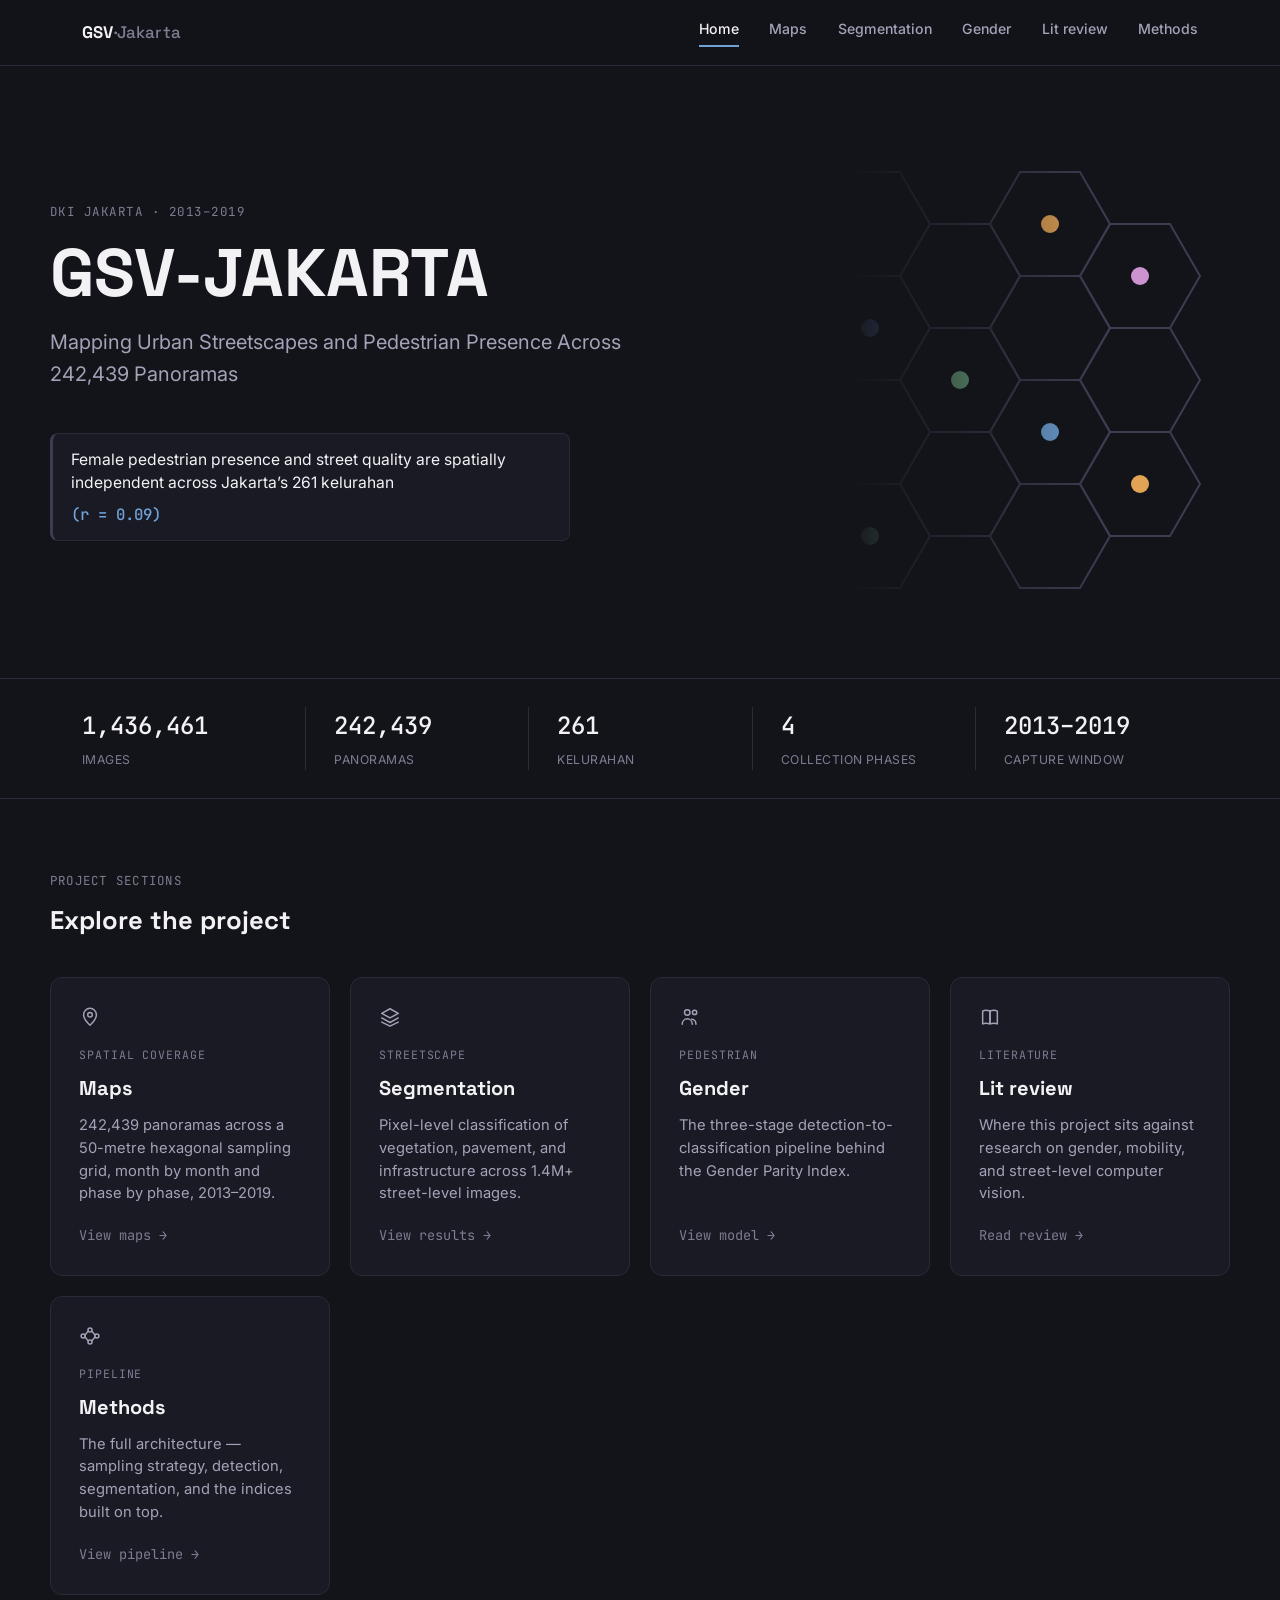
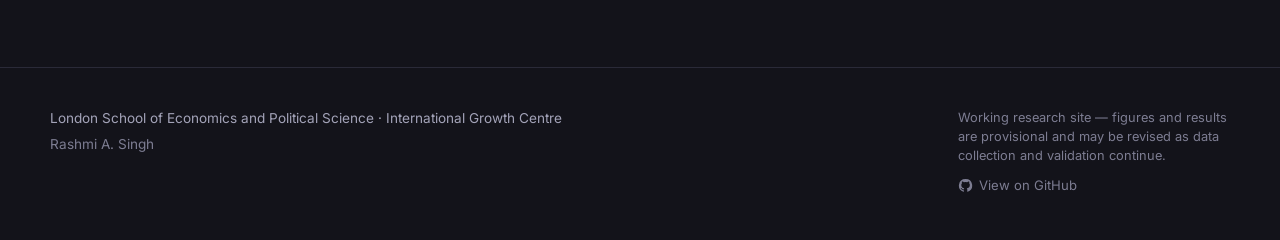
==== index.html @ da17fb40 "Add landing page" ====
<!DOCTYPE html>
<html lang="en">
<head>
<meta charset="UTF-8">
<meta name="viewport" content="width=device-width, initial-scale=1.0">
<title>GSV-Jakarta — Mapping Urban Streetscapes and Pedestrian Presence</title>
<meta name="description" content="Mapping urban streetscapes and pedestrian presence across 242,439 Google Street View panoramas in Jakarta, Indonesia. An LSE / IGC research project.">
<link rel="preconnect" href="https://fonts.googleapis.com">
<link rel="preconnect" href="https://fonts.gstatic.com" crossorigin>
<link href="https://fonts.googleapis.com/css2?family=Space+Grotesk:wght@500;700&family=Inter:wght@400;500;600&family=JetBrains+Mono:wght@400;500&display=swap" rel="stylesheet">
<link rel="stylesheet" href="style.css">
</head>
<body>

<header class="site-header">
  <nav class="nav">
    <a href="index.html" class="nav-logo">GSV<span>·Jakarta</span></a>
    <div class="nav-links">
      <a href="index.html" class="nav-link active">Home</a>
      <a href="maps.html" class="nav-link">Maps</a>
      <a href="segmentation.html" class="nav-link">Segmentation</a>
      <a href="gender.html" class="nav-link">Gender</a>
      <a href="litreview.html" class="nav-link">Lit review</a>
      <a href="methods.html" class="nav-link">Methods</a>
    </div>
  </nav>
</header>

<main>

  <section class="hero">
    <div class="hero-inner">
      <div class="hero-content">
        <h1 class="sr-only">GSV-Jakarta</h1>
        <p class="eyebrow">DKI Jakarta &middot; 2013&ndash;2019</p>
        <p class="hero-title" aria-hidden="true">GSV-Jakarta</p>
        <p class="hero-subtitle">Mapping Urban Streetscapes and Pedestrian Presence Across 242,439 Panoramas</p>
        <p class="hero-finding">Female pedestrian presence and street quality are spatially independent across Jakarta&rsquo;s 261 kelurahan <span class="hero-finding-stat">(r&nbsp;=&nbsp;0.09)</span></p>
      </div>
      <div class="hero-motif" aria-hidden="true">
        <svg viewBox="0 0 210 226" xmlns="http://www.w3.org/2000/svg">
          <g fill="none" stroke="var(--border-strong)" stroke-width="1">
            <path d="M0,35 L15,9 L45,9 L60,35 L45,61 L15,61 Z"/>
            <path d="M0,87 L15,61 L45,61 L60,87 L45,113 L15,113 Z"/>
            <path d="M0,139 L15,113 L45,113 L60,139 L45,165 L15,165 Z"/>
            <path d="M0,191 L15,165 L45,165 L60,191 L45,217 L15,217 Z"/>
            <path d="M45,61 L60,35 L90,35 L105,61 L90,87 L60,87 Z"/>
            <path d="M45,113 L60,87 L90,87 L105,113 L90,139 L60,139 Z"/>
            <path d="M45,165 L60,139 L90,139 L105,165 L90,191 L60,191 Z"/>
            <path d="M90,35 L105,9 L135,9 L150,35 L135,61 L105,61 Z"/>
            <path d="M90,87 L105,61 L135,61 L150,87 L135,113 L105,113 Z"/>
            <path d="M90,139 L105,113 L135,113 L150,139 L135,165 L105,165 Z"/>
            <path d="M90,191 L105,165 L135,165 L150,191 L135,217 L105,217 Z"/>
            <path d="M135,61 L150,35 L180,35 L195,61 L180,87 L150,87 Z"/>
            <path d="M135,113 L150,87 L180,87 L195,113 L180,139 L150,139 Z"/>
            <path d="M135,165 L150,139 L180,139 L195,165 L180,191 L150,191 Z"/>
          </g>
          <circle cx="30" cy="87" r="4.5" fill="var(--phase-1a)"/>
          <circle cx="120" cy="35" r="4.5" fill="var(--phase-1b)"/>
          <circle cx="75" cy="113" r="4.5" fill="var(--phase-2)"/>
          <circle cx="165" cy="61" r="4.5" fill="var(--phase-3)"/>
          <circle cx="30" cy="191" r="4.5" fill="var(--phase-2)"/>
          <circle cx="120" cy="139" r="4.5" fill="var(--phase-1a)"/>
          <circle cx="165" cy="165" r="4.5" fill="var(--phase-1b)"/>
        </svg>
      </div>
    </div>
  </section>

  <section class="stats-bar">
    <h2 class="sr-only">Dataset at a glance</h2>
    <div class="stats-inner">
      <div class="stat"><span class="stat-value">1,436,461</span><span class="stat-label">images</span></div>
      <div class="stat"><span class="stat-value">242,439</span><span class="stat-label">panoramas</span></div>
      <div class="stat"><span class="stat-value">261</span><span class="stat-label">kelurahan</span></div>
      <div class="stat"><span class="stat-value">4</span><span class="stat-label">collection phases</span></div>
      <div class="stat"><span class="stat-value">2013&ndash;2019</span><span class="stat-label">capture window</span></div>
    </div>
  </section>

  <section class="card-grid-section">
    <div class="section-intro">
      <p class="section-label">Project sections</p>
      <h2 class="section-heading">Explore the project</h2>
    </div>
    <div class="card-grid">

      <a href="maps.html" class="card">
        <svg class="card-icon" viewBox="0 0 24 24" fill="none" stroke="currentColor" stroke-width="1.6" stroke-linecap="round" stroke-linejoin="round" aria-hidden="true">
          <path d="M12 21s-7-6.5-7-11.5a7 7 0 0 1 14 0C19 14.5 12 21 12 21z"/>
          <circle cx="12" cy="9.5" r="2.5"/>
        </svg>
        <p class="card-eyebrow">Spatial coverage</p>
        <h3 class="card-title">Maps</h3>
        <p class="card-desc">242,439 panoramas across a 50-metre hexagonal sampling grid, month by month and phase by phase, 2013&ndash;2019.</p>
        <span class="card-arrow">View maps &rarr;</span>
      </a>

      <a href="segmentation.html" class="card">
        <svg class="card-icon" viewBox="0 0 24 24" fill="none" stroke="currentColor" stroke-width="1.6" stroke-linecap="round" stroke-linejoin="round" aria-hidden="true">
          <polygon points="12,3 21,8 12,13 3,8"/>
          <polyline points="3,13 12,18 21,13"/>
          <polyline points="3,17.5 12,22 21,17.5"/>
        </svg>
        <p class="card-eyebrow">Streetscape</p>
        <h3 class="card-title">Segmentation</h3>
        <p class="card-desc">Pixel-level classification of vegetation, pavement, and infrastructure across 1.4M+ street-level images.</p>
        <span class="card-arrow">View results &rarr;</span>
      </a>

      <a href="gender.html" class="card">
        <svg class="card-icon" viewBox="0 0 24 24" fill="none" stroke="currentColor" stroke-width="1.6" stroke-linecap="round" stroke-linejoin="round" aria-hidden="true">
          <circle cx="9" cy="7" r="3"/>
          <path d="M3.5 20c0-3.5 2.5-6 5.5-6s5.5 2.5 5.5 6"/>
          <circle cx="17" cy="7" r="2.3"/>
          <path d="M13.8 14.3c2.6.3 4.7 2.5 4.7 5.7"/>
        </svg>
        <p class="card-eyebrow">Pedestrian</p>
        <h3 class="card-title">Gender</h3>
        <p class="card-desc">The three-stage detection-to-classification pipeline behind the Gender Parity Index.</p>
        <span class="card-arrow">View model &rarr;</span>
      </a>

      <a href="litreview.html" class="card">
        <svg class="card-icon" viewBox="0 0 24 24" fill="none" stroke="currentColor" stroke-width="1.6" stroke-linecap="round" stroke-linejoin="round" aria-hidden="true">
          <path d="M4 5.5c2-1 5-1 8 0v14c-3-1-6-1-8 0z"/>
          <path d="M20 5.5c-2-1-5-1-8 0v14c3-1 6-1 8 0z"/>
        </svg>
        <p class="card-eyebrow">Literature</p>
        <h3 class="card-title">Lit review</h3>
        <p class="card-desc">Where this project sits against research on gender, mobility, and street-level computer vision.</p>
        <span class="card-arrow">Read review &rarr;</span>
      </a>

      <a href="methods.html" class="card">
        <svg class="card-icon" viewBox="0 0 24 24" fill="none" stroke="currentColor" stroke-width="1.6" stroke-linecap="round" stroke-linejoin="round" aria-hidden="true">
          <circle cx="4.5" cy="12" r="2.2"/>
          <circle cx="12" cy="5.5" r="2.2"/>
          <circle cx="12" cy="18.5" r="2.2"/>
          <circle cx="19.5" cy="12" r="2.2"/>
          <path d="M6.5 11 10 6.7M6.5 13 10 17.3M14 6.7 17.5 11M14 17.3 17.5 13"/>
        </svg>
        <p class="card-eyebrow">Pipeline</p>
        <h3 class="card-title">Methods</h3>
        <p class="card-desc">The full architecture &mdash; sampling strategy, detection, segmentation, and the indices built on top.</p>
        <span class="card-arrow">View pipeline &rarr;</span>
      </a>

    </div>
  </section>

</main>

<footer class="site-footer">
  <div class="footer-inner">
    <div>
      <p class="footer-affiliation">London School of Economics and Political Science &middot; International Growth Centre</p>
      <p class="footer-name">Rashmi A. Singh</p>
    </div>
    <div>
      <p class="footer-note">Working research site &mdash; figures and results are provisional and may be revised as data collection and validation continue.</p>
      <a href="https://github.com/rashmi-a-singh/gsv-jakarta" class="footer-github">
        <svg viewBox="0 0 24 24" fill="currentColor" aria-hidden="true"><path d="M12 1.5a10.5 10.5 0 0 0-3.32 20.47c.53.1.72-.23.72-.51v-1.98c-2.94.64-3.56-1.28-3.56-1.28-.48-1.22-1.18-1.55-1.18-1.55-.96-.66.07-.65.07-.65 1.07.08 1.63 1.1 1.63 1.1.94 1.62 2.47 1.15 3.08.88.1-.68.37-1.15.67-1.42-2.35-.27-4.82-1.17-4.82-5.23 0-1.16.41-2.1 1.1-2.84-.11-.27-.48-1.36.1-2.83 0 0 .9-.29 2.95 1.08a10.2 10.2 0 0 1 5.37 0c2.04-1.37 2.94-1.08 2.94-1.08.59 1.47.22 2.56.11 2.83.68.74 1.1 1.68 1.1 2.84 0 4.07-2.48 4.96-4.84 5.22.38.33.72.97.72 1.96v2.9c0 .28.19.62.73.51A10.5 10.5 0 0 0 12 1.5z"/></svg>
        View on GitHub
      </a>
    </div>
  </div>
</footer>

</body>
</html>
---- style.css ----
/* ============================================================
   GSV-Jakarta — shared stylesheet
   Used across all pages: index, maps, segmentation, gender,
   litreview, methods. Keep nav/footer rules in sync across pages.
   ============================================================ */

:root {
  /* Surfaces */
  --bg: #13131a;
  --surface: #1a1a25;
  --surface-hover: #21212e;
  --border: #2a2a38;
  --border-strong: #3d3d52;

  /* Text */
  --text-primary: #f2f2f5;
  --text-secondary: #a3a3b8;
  --text-tertiary: #7d7d92;

  /* Phase palette — encodes data-collection phase and nothing else.
     Reused once as the general UI accent (phase-1a) for focus states,
     the active nav indicator, and the key-finding statistic. */
  --phase-1a: #6fa3d8;
  --phase-1b: #e2a355;
  --phase-2: #83cd97;
  --phase-3: #cd93d1;

  /* Type */
  --font-display: 'Space Grotesk', system-ui, sans-serif;
  --font-body: 'Inter', system-ui, sans-serif;
  --font-mono: 'JetBrains Mono', ui-monospace, SFMono-Regular, Menlo, monospace;

  /* Layout */
  --max-width: 1180px;
  --radius: 12px;
  --radius-sm: 8px;
}

* { box-sizing: border-box; }

html { scroll-behavior: smooth; }

body {
  margin: 0;
  background: var(--bg);
  color: var(--text-primary);
  font-family: var(--font-body);
  font-size: 16px;
  line-height: 1.6;
  -webkit-font-smoothing: antialiased;
  -moz-osx-font-smoothing: grayscale;
}

img, svg { display: block; max-width: 100%; }

a { color: inherit; text-decoration: none; }

.sr-only {
  position: absolute;
  width: 1px; height: 1px;
  padding: 0; margin: -1px;
  overflow: hidden;
  clip: rect(0, 0, 0, 0);
  white-space: nowrap;
  border: 0;
}

/* ---------- Header / Nav (shared across all pages) ---------- */

.site-header {
  position: sticky;
  top: 0;
  z-index: 100;
  border-bottom: 1px solid var(--border);
  background: rgba(19, 19, 26, 0.92);
  backdrop-filter: blur(8px);
  -webkit-backdrop-filter: blur(8px);
}

.nav {
  max-width: var(--max-width);
  margin: 0 auto;
  padding: 1.1rem 2rem;
  display: flex;
  align-items: center;
  justify-content: space-between;
  gap: 1.5rem;
}

.nav-logo {
  font-family: var(--font-display);
  font-weight: 700;
  font-size: 1.05rem;
  letter-spacing: 0.01em;
  white-space: nowrap;
}

.nav-logo span {
  color: var(--text-tertiary);
  font-weight: 500;
}

.nav-links {
  display: flex;
  align-items: center;
  gap: 1.9rem;
  flex-wrap: wrap;
}

.nav-link {
  font-size: 0.88rem;
  font-weight: 500;
  color: var(--text-secondary);
  padding-bottom: 0.3rem;
  border-bottom: 2px solid transparent;
  transition: color 0.15s ease, border-color 0.15s ease;
}

.nav-link:hover { color: var(--text-primary); }

.nav-link.active {
  color: var(--text-primary);
  border-bottom-color: var(--phase-1a);
}

/* ---------- Hero ---------- */

.hero { padding: 5.5rem 2rem 4.5rem; overflow: hidden; }

.hero-inner {
  max-width: var(--max-width);
  margin: 0 auto;
  display: grid;
  grid-template-columns: minmax(0, 1fr) minmax(0, 420px);
  align-items: center;
  gap: 2rem;
}

.hero-content { position: relative; z-index: 2; }

.hero-content > * { animation: rise 0.6s ease both; }
.hero-content > *:nth-child(2) { animation-delay: 0.06s; }
.hero-content > *:nth-child(3) { animation-delay: 0.12s; }
.hero-content > *:nth-child(4) { animation-delay: 0.18s; }

@keyframes rise {
  from { opacity: 0; transform: translateY(10px); }
  to { opacity: 1; transform: translateY(0); }
}

.eyebrow {
  font-family: var(--font-mono);
  font-size: 0.78rem;
  letter-spacing: 0.12em;
  text-transform: uppercase;
  color: var(--text-tertiary);
  margin: 0 0 1.1rem;
}

.hero-title {
  font-family: var(--font-display);
  font-weight: 700;
  font-size: clamp(2.6rem, 5.4vw, 4.2rem);
  line-height: 1;
  text-transform: uppercase;
  margin: 0 0 1.15rem;
}

.hero-subtitle {
  font-size: clamp(1rem, 1.6vw, 1.25rem);
  color: var(--text-secondary);
  max-width: 46ch;
  font-weight: 400;
  margin: 0 0 1.75rem;
}

.hero-finding {
  display: inline-flex;
  align-items: baseline;
  flex-wrap: wrap;
  gap: 0.5em;
  font-size: 0.98rem;
  color: var(--text-primary);
  background: var(--surface);
  border: 1px solid var(--border);
  border-left: 3px solid var(--border-strong);
  border-radius: var(--radius-sm);
  padding: 0.85rem 1.1rem;
  max-width: 52ch;
  line-height: 1.5;
}

.hero-finding-stat {
  font-family: var(--font-mono);
  font-weight: 500;
  color: var(--phase-1a);
  white-space: nowrap;
}

.hero-motif {
  position: relative;
  height: 100%;
  min-height: 260px;
  mask-image: linear-gradient(to left, black 30%, transparent 92%);
  -webkit-mask-image: linear-gradient(to left, black 30%, transparent 92%);
}

.hero-motif svg { width: 100%; height: 100%; overflow: visible; }

/* ---------- Stats bar ---------- */

.stats-bar { border-top: 1px solid var(--border); border-bottom: 1px solid var(--border); }

.stats-inner {
  max-width: var(--max-width);
  margin: 0 auto;
  padding: 1.75rem 2rem;
  display: flex;
  flex-wrap: wrap;
}

.stat { flex: 1 1 160px; padding: 0 1.75rem; border-left: 1px solid var(--border); }
.stat:first-child { border-left: none; padding-left: 0; }

.stat-value {
  display: block;
  font-family: var(--font-mono);
  font-weight: 500;
  font-size: 1.5rem;
  white-space: nowrap;
}

.stat-label {
  display: block;
  font-size: 0.76rem;
  letter-spacing: 0.04em;
  text-transform: uppercase;
  color: var(--text-tertiary);
  margin-top: 0.35rem;
}

/* ---------- Section labels (reused above any content block) ---------- */

.section-label {
  font-family: var(--font-mono);
  font-size: 0.78rem;
  letter-spacing: 0.1em;
  text-transform: uppercase;
  color: var(--text-tertiary);
  margin: 0 0 0.6rem;
}

.section-heading {
  font-family: var(--font-display);
  font-weight: 700;
  font-size: 1.6rem;
  margin: 0 0 2.25rem;
}

/* ---------- Card grid ---------- */

.card-grid-section { padding: 4.5rem 2rem; }

.section-intro { max-width: var(--max-width); margin: 0 auto; }

.card-grid {
  max-width: var(--max-width);
  margin: 0 auto;
  display: grid;
  grid-template-columns: repeat(auto-fit, minmax(260px, 1fr));
  gap: 1.25rem;
}

.card {
  display: flex;
  flex-direction: column;
  background: var(--surface);
  border: 1px solid var(--border);
  border-radius: var(--radius);
  padding: 1.75rem;
  transition: transform 0.18s ease, border-color 0.18s ease, background 0.18s ease;
}

.card:hover {
  transform: translateY(-3px);
  border-color: var(--border-strong);
  background: var(--surface-hover);
}

.card-icon { width: 22px; height: 22px; margin-bottom: 1.1rem; color: var(--text-secondary); }

.card-eyebrow {
  font-family: var(--font-mono);
  font-size: 0.72rem;
  letter-spacing: 0.08em;
  text-transform: uppercase;
  color: var(--text-tertiary);
  margin: 0 0 0.5rem;
}

.card-title { font-family: var(--font-display); font-weight: 700; font-size: 1.25rem; margin: 0 0 0.6rem; }

.card-desc { font-size: 0.92rem; color: var(--text-secondary); line-height: 1.55; margin: 0 0 1.25rem; flex-grow: 1; }

.card-arrow {
  font-family: var(--font-mono);
  font-size: 0.85rem;
  color: var(--text-tertiary);
  transition: color 0.18s ease, transform 0.18s ease;
}

.card:hover .card-arrow { color: var(--text-primary); transform: translateX(3px); }

/* ---------- Footer (shared across all pages) ---------- */

.site-footer { border-top: 1px solid var(--border); padding: 2.5rem 2rem; }

.footer-inner {
  max-width: var(--max-width);
  margin: 0 auto;
  display: flex;
  flex-wrap: wrap;
  justify-content: space-between;
  align-items: flex-start;
  gap: 1.5rem;
}

.footer-affiliation { font-size: 0.85rem; color: var(--text-secondary); margin: 0 0 0.3rem; }
.footer-name { font-size: 0.85rem; color: var(--text-tertiary); margin: 0; }

.footer-note { font-size: 0.8rem; color: var(--text-tertiary); max-width: 34ch; line-height: 1.5; margin: 0; }

.footer-github {
  display: inline-flex;
  align-items: center;
  gap: 0.4rem;
  font-size: 0.82rem;
  color: var(--text-tertiary);
  transition: color 0.15s ease;
  margin-top: 0.6rem;
}

.footer-github:hover { color: var(--text-primary); }
.footer-github svg { width: 15px; height: 15px; }

/* ---------- Accessibility ---------- */

a:focus-visible, .card:focus-visible {
  outline: 2px solid var(--phase-1a);
  outline-offset: 2px;
  border-radius: 4px;
}

@media (prefers-reduced-motion: reduce) {
  html { scroll-behavior: auto; }
  .hero-content > *, .card { animation: none !important; transition: none !important; }
}

/* ---------- Responsive ---------- */

@media (max-width: 860px) {
  .hero-inner { grid-template-columns: 1fr; }
  .hero-motif { display: none; }
  .nav { padding: 1rem 1.25rem; }
  .nav-links { gap: 1.1rem; }
  .hero { padding: 3.5rem 1.25rem 3rem; }
  .stats-inner { padding: 1.5rem 1.25rem; }
  .stat { flex: 1 1 45%; border-left: none !important; padding-left: 0 !important; margin-bottom: 1rem; }
  .card-grid-section { padding: 3rem 1.25rem; }
  .site-footer { padding: 2rem 1.25rem; }
}

@media (max-width: 480px) {
  .nav-links { gap: 0.85rem; }
  .nav-link { font-size: 0.8rem; }
  .stat { flex: 1 1 100%; }
}
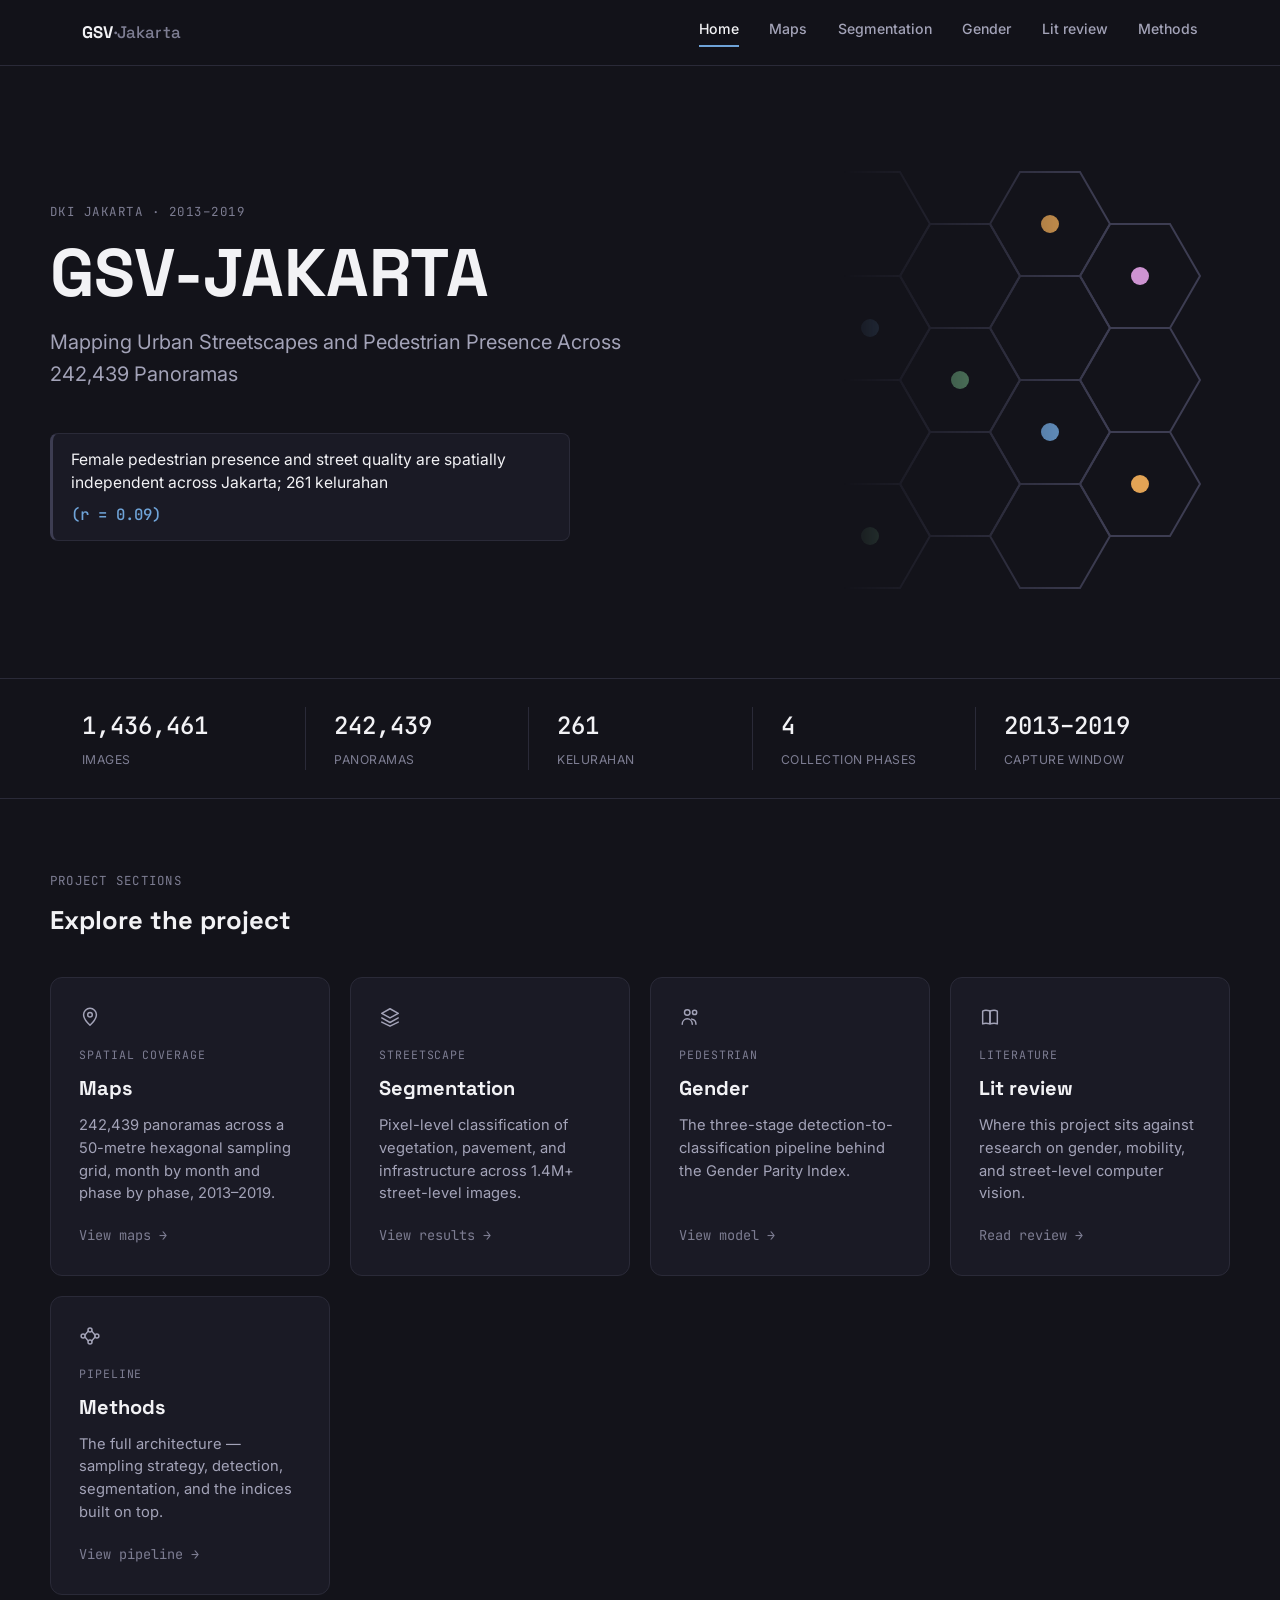
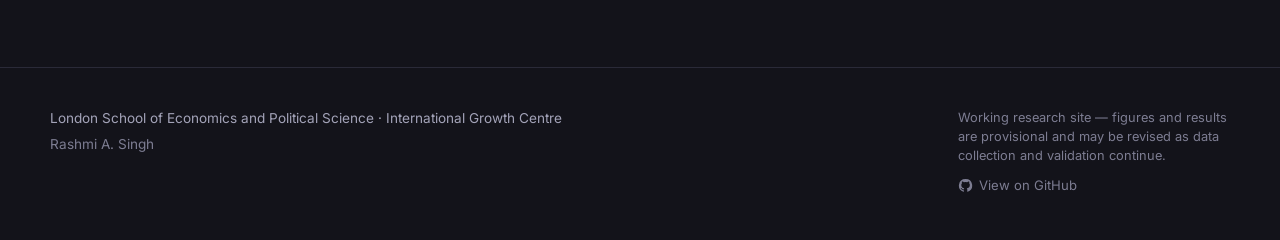
==== commit 4721e7d7: "Update index.html" ====
--- a/index.html
+++ b/index.html
@@ -35,7 +35,7 @@
         <p class="eyebrow">DKI Jakarta &middot; 2013&ndash;2019</p>
         <p class="hero-title" aria-hidden="true">GSV-Jakarta</p>
         <p class="hero-subtitle">Mapping Urban Streetscapes and Pedestrian Presence Across 242,439 Panoramas</p>
-        <p class="hero-finding">Female pedestrian presence and street quality are spatially independent across Jakarta&rsquo;s 261 kelurahan <span class="hero-finding-stat">(r&nbsp;=&nbsp;0.09)</span></p>
+        <p class="hero-finding">Female pedestrian presence and street quality are spatially independent across Jakarta; 261 kelurahan <span class="hero-finding-stat">(r&nbsp;=&nbsp;0.09)</span></p>
       </div>
       <div class="hero-motif" aria-hidden="true">
         <svg viewBox="0 0 210 226" xmlns="http://www.w3.org/2000/svg">
--- a/style.css
+++ b/style.css
@@ -342,6 +342,341 @@
 
 .footer-github:hover { color: var(--text-primary); }
 .footer-github svg { width: 15px; height: 15px; }
+
+/* ---------- Page hero (used on every page except index) ---------- */
+
+.page-hero { padding: 4rem 2rem 2.5rem; }
+
+.page-hero-inner { max-width: var(--max-width); margin: 0 auto; }
+
+.page-title {
+  font-family: var(--font-display);
+  font-weight: 700;
+  font-size: clamp(2.2rem, 4vw, 3rem);
+  text-transform: uppercase;
+  line-height: 1.05;
+  margin: 0 0 1rem;
+}
+
+.page-intro { font-size: 1.05rem; color: var(--text-secondary); max-width: 70ch; margin: 0; line-height: 1.65; }
+
+/* ---------- Gallery grid (maps.html) ---------- */
+
+.gallery-section { padding: 1rem 2rem 3rem; }
+
+.gallery-grid {
+  max-width: var(--max-width);
+  margin: 0 auto;
+  display: grid;
+  grid-template-columns: repeat(auto-fill, minmax(220px, 1fr));
+  gap: 1.1rem;
+}
+
+.gallery-item {
+  background: var(--surface);
+  border: 1px solid var(--border);
+  border-radius: var(--radius);
+  overflow: hidden;
+  cursor: pointer;
+  padding: 0;
+  text-align: left;
+  font: inherit;
+  color: inherit;
+  transition: border-color 0.18s ease, transform 0.18s ease;
+}
+
+.gallery-item:hover { border-color: var(--border-strong); transform: translateY(-2px); }
+
+.gallery-item img { width: 100%; aspect-ratio: 1650 / 1789; object-fit: cover; }
+
+.gallery-caption {
+  display: flex;
+  align-items: center;
+  justify-content: space-between;
+  padding: 0.7rem 0.9rem;
+  border-top: 1px solid var(--border);
+}
+
+.gallery-caption-month {
+  font-family: var(--font-mono);
+  font-size: 0.82rem;
+  letter-spacing: 0.03em;
+  text-transform: uppercase;
+  color: var(--text-secondary);
+}
+
+.gallery-caption-n { font-family: var(--font-mono); font-size: 0.78rem; color: var(--text-tertiary); }
+
+/* ---------- Overview banner ---------- */
+
+.overview-banner-section { padding: 0 2rem 4.5rem; }
+
+.overview-banner {
+  max-width: var(--max-width);
+  margin: 0 auto;
+  display: grid;
+  grid-template-columns: minmax(0, 1fr) minmax(0, 340px);
+  gap: 2rem;
+  align-items: center;
+  background: var(--surface);
+  border: 1px solid var(--border);
+  border-radius: var(--radius);
+  padding: 1.5rem;
+}
+
+.overview-banner img {
+  width: 100%;
+  border-radius: var(--radius-sm);
+  border: 1px solid var(--border);
+  cursor: pointer;
+}
+
+.overview-banner-text .card-eyebrow { margin-bottom: 0.7rem; }
+.overview-banner-text h3 { font-family: var(--font-display); font-weight: 700; font-size: 1.2rem; margin: 0 0 0.6rem; }
+.overview-banner-text p { font-size: 0.92rem; color: var(--text-secondary); line-height: 1.6; margin: 0; }
+
+/* ---------- Lightbox ---------- */
+
+.lightbox {
+  position: fixed;
+  inset: 0;
+  background: rgba(8, 8, 12, 0.94);
+  z-index: 1000;
+  display: none;
+  align-items: center;
+  justify-content: center;
+  padding: 2rem;
+}
+
+.lightbox.open { display: flex; }
+
+.lightbox-figure { max-width: 92vw; max-height: 88vh; display: flex; flex-direction: column; align-items: center; gap: 0.9rem; }
+
+.lightbox-figure img {
+  max-width: 92vw;
+  max-height: 76vh;
+  width: auto;
+  border-radius: var(--radius-sm);
+  border: 1px solid var(--border-strong);
+}
+
+.lightbox-caption { font-family: var(--font-mono); font-size: 0.85rem; color: var(--text-secondary); letter-spacing: 0.02em; }
+
+.lightbox-close, .lightbox-prev, .lightbox-next {
+  position: absolute;
+  background: var(--surface);
+  border: 1px solid var(--border-strong);
+  color: var(--text-primary);
+  border-radius: 50%;
+  width: 42px;
+  height: 42px;
+  display: flex;
+  align-items: center;
+  justify-content: center;
+  cursor: pointer;
+  font-family: var(--font-body);
+  font-size: 1.1rem;
+  line-height: 1;
+  transition: background 0.15s ease;
+}
+
+.lightbox-close:hover, .lightbox-prev:hover, .lightbox-next:hover { background: var(--surface-hover); }
+
+.lightbox-close { top: 1.5rem; right: 1.5rem; }
+.lightbox-prev { left: 1.5rem; top: 50%; transform: translateY(-50%); }
+.lightbox-next { right: 1.5rem; top: 50%; transform: translateY(-50%); }
+
+@media (max-width: 640px) {
+  .overview-banner { grid-template-columns: 1fr; }
+  .lightbox-prev, .lightbox-next { width: 36px; height: 36px; }
+  .lightbox-close { top: 1rem; right: 1rem; }
+  .lightbox-prev { left: 1rem; }
+  .lightbox-next { right: 1rem; }
+}
+
+/* ---------- Content sections (methods / segmentation / gender / litreview) ---------- */
+
+.content-section { padding: 3.25rem 2rem; border-top: 1px solid var(--border); }
+.content-section:first-of-type { border-top: none; }
+
+.content-inner { max-width: var(--max-width); margin: 0 auto; }
+
+.content-inner h2 {
+  font-family: var(--font-display);
+  font-weight: 700;
+  font-size: 1.55rem;
+  margin: 0 0 1.4rem;
+}
+
+.content-inner .prose { max-width: 74ch; }
+.content-inner .prose p { color: var(--text-secondary); font-size: 0.98rem; line-height: 1.75; margin: 0 0 1.1rem; }
+.content-inner .prose p:last-child { margin-bottom: 0; }
+.content-inner .prose strong { color: var(--text-primary); font-weight: 600; }
+.content-inner .prose code { font-family: var(--font-mono); font-size: 0.88em; color: var(--text-primary); background: var(--surface); padding: 0.1em 0.4em; border-radius: 4px; }
+
+/* Numbered / labelled stage cards */
+.stage-grid {
+  display: grid;
+  grid-template-columns: repeat(auto-fit, minmax(230px, 1fr));
+  gap: 1.1rem;
+  margin-top: 1.75rem;
+}
+
+.stage-card { background: var(--surface); border: 1px solid var(--border); border-radius: var(--radius); padding: 1.5rem; }
+.stage-card .card-eyebrow { margin-bottom: 0.5rem; }
+.stage-card h3 { font-family: var(--font-display); font-weight: 700; font-size: 1.05rem; margin: 0 0 0.6rem; }
+.stage-card p { font-size: 0.88rem; color: var(--text-secondary); line-height: 1.6; margin: 0 0 0.6rem; }
+.stage-card ul { margin: 0; padding-left: 1.1rem; font-size: 0.85rem; color: var(--text-secondary); line-height: 1.7; }
+.stage-card .stage-meta {
+  display: inline-block;
+  font-family: var(--font-mono);
+  font-size: 0.74rem;
+  color: var(--text-tertiary);
+  border-top: 1px solid var(--border);
+  padding-top: 0.6rem;
+  margin-top: 0.4rem;
+  width: 100%;
+}
+
+/* Formula / definition boxes */
+.formula-box {
+  background: var(--surface);
+  border: 1px solid var(--border);
+  border-radius: var(--radius);
+  padding: 1.5rem 1.75rem;
+  margin: 1.5rem 0;
+}
+
+.formula-box + .formula-box { margin-top: 1.1rem; }
+
+.formula-name { font-family: var(--font-display); font-weight: 700; font-size: 1.05rem; margin: 0 0 0.9rem; }
+
+.formula-eq {
+  display: block;
+  font-family: var(--font-mono);
+  font-size: 0.95rem;
+  color: var(--phase-1a);
+  background: var(--bg);
+  border: 1px solid var(--border);
+  border-radius: var(--radius-sm);
+  padding: 0.8rem 1rem;
+  margin: 0 0 1rem;
+  overflow-x: auto;
+  white-space: nowrap;
+}
+
+.formula-box p { font-size: 0.88rem; color: var(--text-secondary); line-height: 1.65; margin: 0 0 0.6rem; }
+.formula-box p:last-child { margin-bottom: 0; }
+
+.formula-terms { list-style: none; margin: 0 0 1rem; padding: 0; font-size: 0.85rem; color: var(--text-secondary); }
+.formula-terms li { padding: 0.3rem 0; border-top: 1px solid var(--border); }
+.formula-terms li:first-child { border-top: none; }
+.formula-terms code { font-family: var(--font-mono); color: var(--text-primary); margin-right: 0.5em; }
+
+/* Stat callouts inline in prose (e.g. validation numbers) */
+.stat-inline-row { display: flex; flex-wrap: wrap; gap: 1.25rem; margin: 1.5rem 0; }
+.stat-inline { background: var(--surface); border: 1px solid var(--border); border-radius: var(--radius-sm); padding: 0.9rem 1.2rem; flex: 1 1 160px; }
+.stat-inline .stat-value { font-size: 1.2rem; }
+
+/* Diagram wrapper */
+.diagram-wrap { margin: 0 0 0.5rem; overflow-x: auto; }
+.diagram-wrap svg { width: 100%; min-width: 560px; height: auto; }
+.diagram-box { fill: var(--surface); stroke: var(--border); stroke-width: 1; }
+.diagram-box-accent { fill: var(--surface); stroke: var(--phase-1a); stroke-width: 1.5; }
+.diagram-title { fill: var(--text-primary); font-family: var(--font-body); font-size: 13px; font-weight: 600; }
+.diagram-title-accent { fill: var(--phase-1a); font-family: var(--font-mono); font-size: 15px; font-weight: 500; }
+.diagram-sub { fill: var(--text-tertiary); font-family: var(--font-mono); font-size: 10px; }
+.diagram-label { fill: var(--text-tertiary); font-family: var(--font-mono); font-size: 11px; letter-spacing: 0.06em; text-transform: uppercase; }
+.diagram-arrow { stroke: var(--border-strong); stroke-width: 1.5; fill: none; }
+
+/* Provisional / caveat notes */
+.caveat-note {
+  display: flex;
+  gap: 0.7rem;
+  align-items: flex-start;
+  background: var(--surface);
+  border: 1px solid var(--border);
+  border-left: 3px solid var(--border-strong);
+  border-radius: var(--radius-sm);
+  padding: 0.9rem 1.1rem;
+  margin: 1.5rem 0;
+  font-size: 0.86rem;
+  color: var(--text-secondary);
+  line-height: 1.6;
+  max-width: 74ch;
+}
+.caveat-note svg { width: 17px; height: 17px; flex-shrink: 0; margin-top: 0.15rem; color: var(--text-tertiary); }
+
+/* ---------- Figure cards (embedding light-background analysis figures) ---------- */
+
+.figure-card {
+  background: #f7f7f9;
+  border: 1px solid var(--border);
+  border-radius: var(--radius);
+  padding: 1rem;
+  margin: 1.5rem 0;
+}
+
+.figure-card img { width: 100%; border-radius: 4px; }
+
+.figure-caption {
+  display: flex;
+  justify-content: space-between;
+  align-items: baseline;
+  gap: 1rem;
+  margin-top: 0.9rem;
+  padding-top: 0.9rem;
+  border-top: 1px solid var(--border);
+}
+
+.figure-caption-text { font-size: 0.85rem; color: var(--text-secondary); line-height: 1.55; }
+.figure-caption-tag { font-family: var(--font-mono); font-size: 0.72rem; color: var(--text-tertiary); white-space: nowrap; }
+
+.figure-grid { display: grid; grid-template-columns: repeat(auto-fit, minmax(340px, 1fr)); gap: 1.25rem; margin: 1.5rem 0; }
+.figure-grid .figure-card { margin: 0; }
+
+@media (max-width: 640px) { .figure-grid { grid-template-columns: 1fr; } }
+
+/* ---------- References disclosure (litreview.html) ---------- */
+
+.refs-details { margin-top: 1.4rem; max-width: 74ch; }
+
+.refs-details summary {
+  cursor: pointer;
+  font-family: var(--font-mono);
+  font-size: 0.82rem;
+  letter-spacing: 0.03em;
+  color: var(--text-tertiary);
+  padding: 0.6rem 0;
+  border-top: 1px solid var(--border);
+  list-style: none;
+}
+
+.refs-details summary::-webkit-details-marker { display: none; }
+
+.refs-details summary::before { content: '+ '; color: var(--phase-1a); }
+.refs-details[open] summary::before { content: '\2212 '; }
+
+.refs-details summary:hover { color: var(--text-primary); }
+
+.refs-list { list-style: none; margin: 0.75rem 0 0; padding: 0; counter-reset: refcounter; }
+.refs-list li {
+  counter-increment: refcounter;
+  font-size: 0.85rem;
+  color: var(--text-secondary);
+  line-height: 1.6;
+  padding: 0.5rem 0 0.5rem 1.8rem;
+  position: relative;
+}
+.refs-list li::before {
+  content: counter(refcounter) '.';
+  position: absolute;
+  left: 0;
+  font-family: var(--font-mono);
+  color: var(--text-tertiary);
+  font-size: 0.8rem;
+}
+.refs-list li em { color: var(--text-primary); font-style: italic; }
 
 /* ---------- Accessibility ---------- */
 
@@ -368,6 +703,9 @@
   .stat { flex: 1 1 45%; border-left: none !important; padding-left: 0 !important; margin-bottom: 1rem; }
   .card-grid-section { padding: 3rem 1.25rem; }
   .site-footer { padding: 2rem 1.25rem; }
+  .page-hero { padding: 3rem 1.25rem 2rem; }
+  .gallery-section { padding: 0.5rem 1.25rem 2.5rem; }
+  .overview-banner-section { padding: 0 1.25rem 3rem; }
 }
 
 @media (max-width: 480px) {
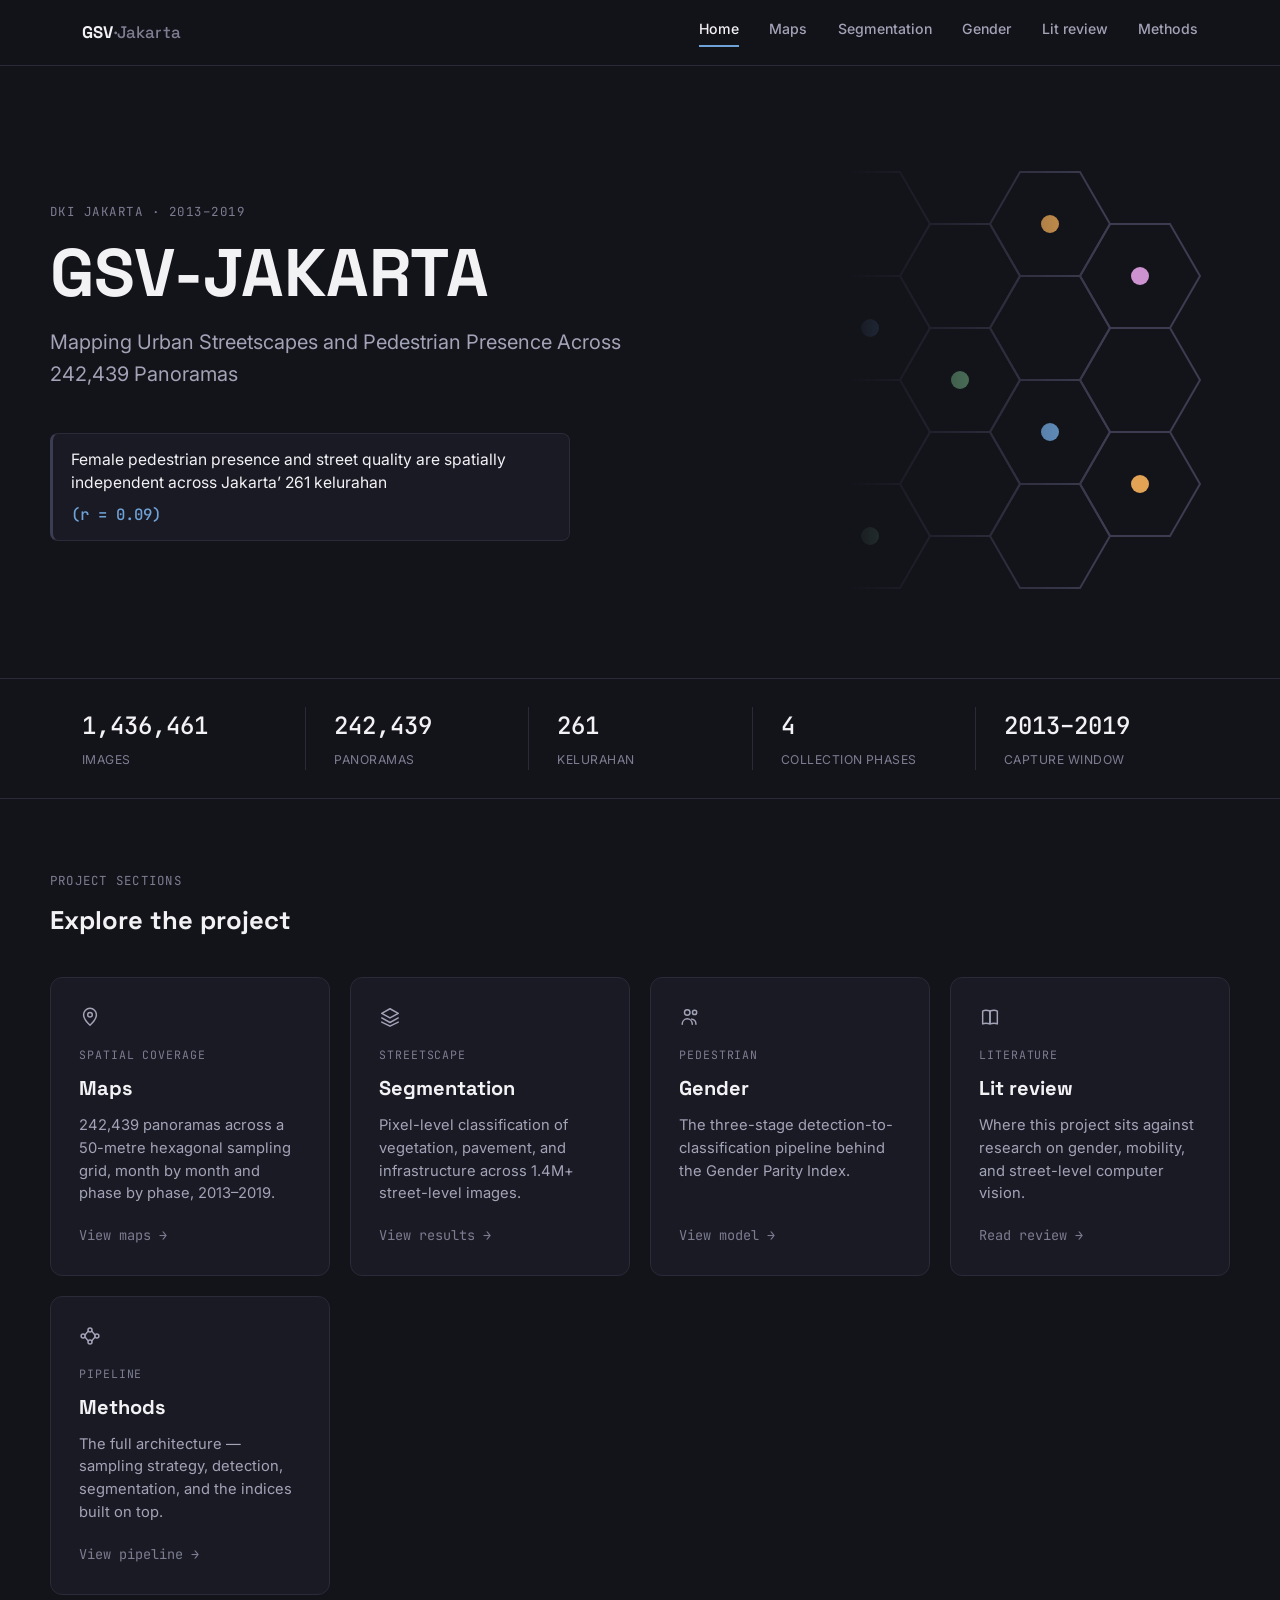
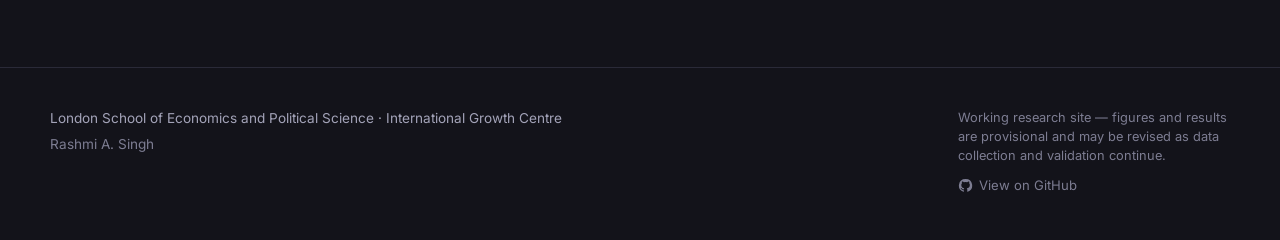
==== commit e305bd7d: "Update index.html" ====
--- a/index.html
+++ b/index.html
@@ -35,7 +35,7 @@
         <p class="eyebrow">DKI Jakarta &middot; 2013&ndash;2019</p>
         <p class="hero-title" aria-hidden="true">GSV-Jakarta</p>
         <p class="hero-subtitle">Mapping Urban Streetscapes and Pedestrian Presence Across 242,439 Panoramas</p>
-        <p class="hero-finding">Female pedestrian presence and street quality are spatially independent across Jakarta; 261 kelurahan <span class="hero-finding-stat">(r&nbsp;=&nbsp;0.09)</span></p>
+        <p class="hero-finding">Female pedestrian presence and street quality are spatially independent across Jakarta&rsquo; 261 kelurahan <span class="hero-finding-stat">(r&nbsp;=&nbsp;0.09)</span></p>
       </div>
       <div class="hero-motif" aria-hidden="true">
         <svg viewBox="0 0 210 226" xmlns="http://www.w3.org/2000/svg">
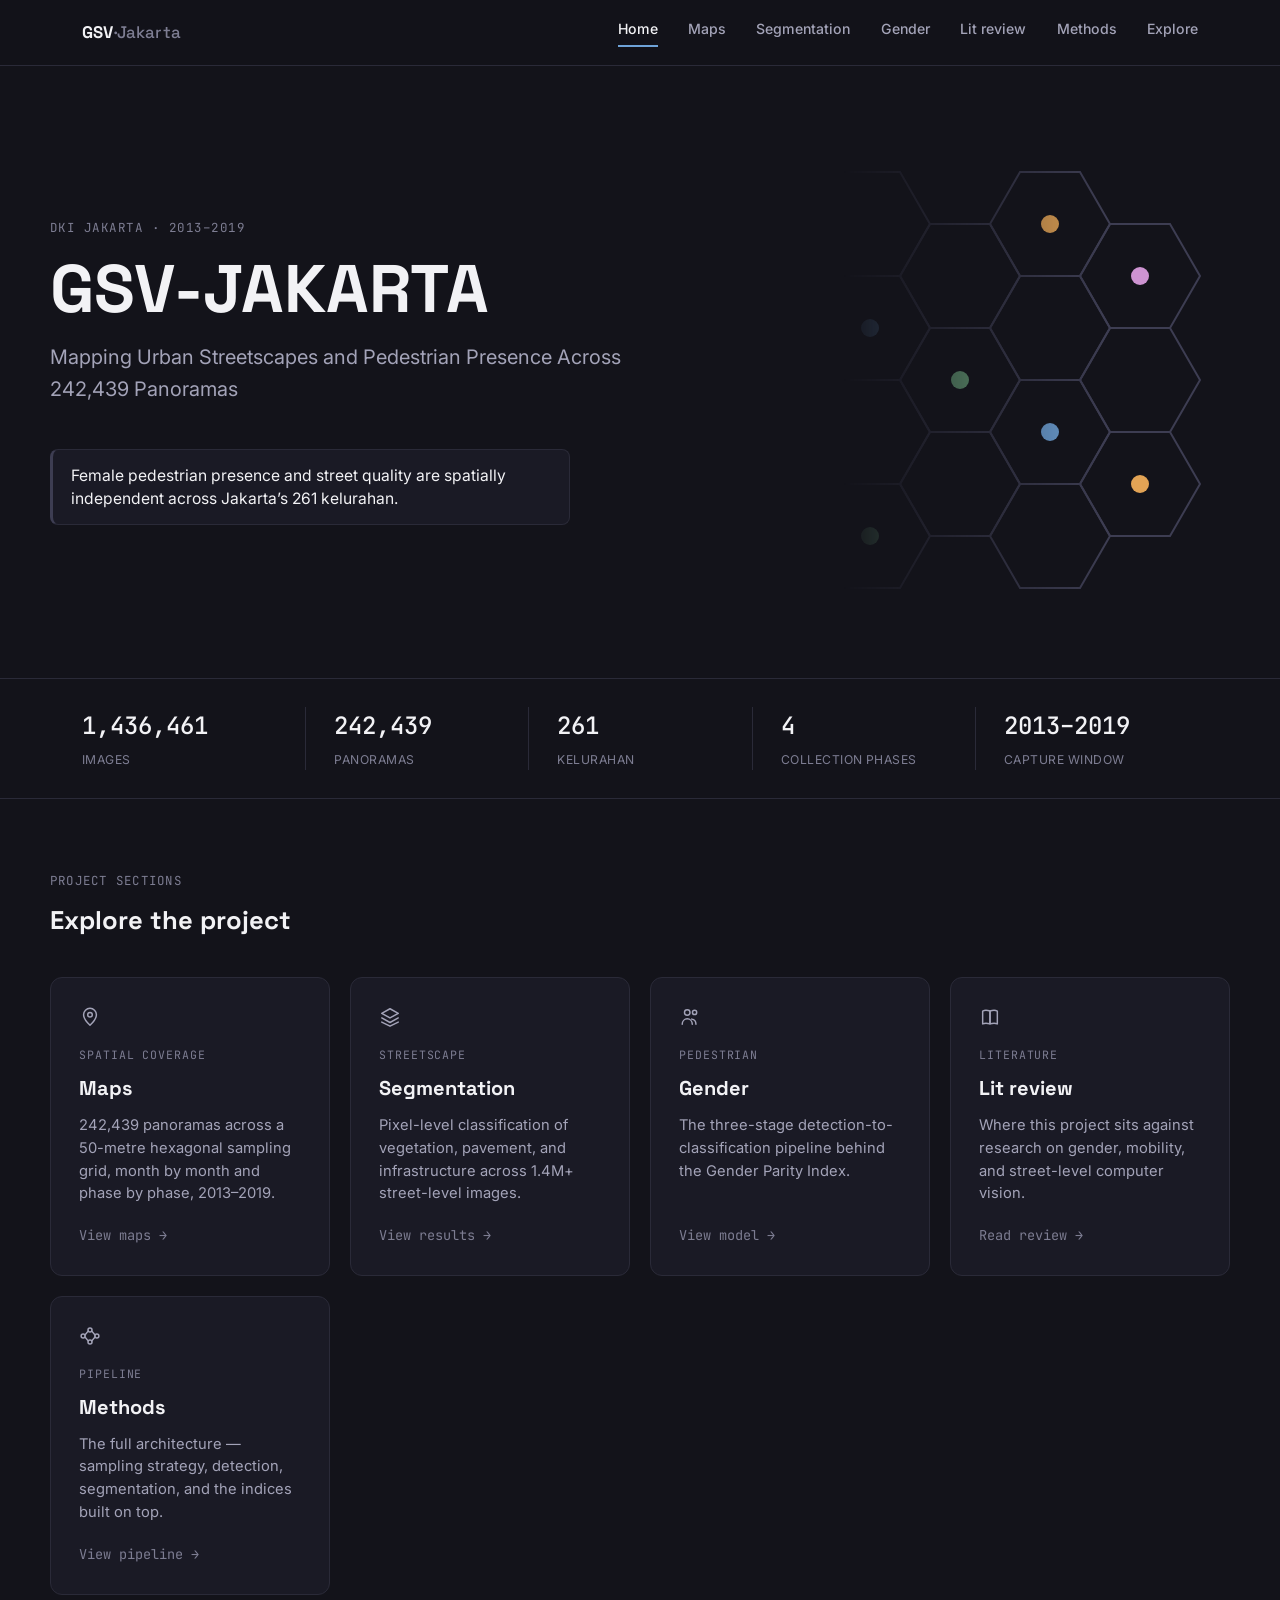
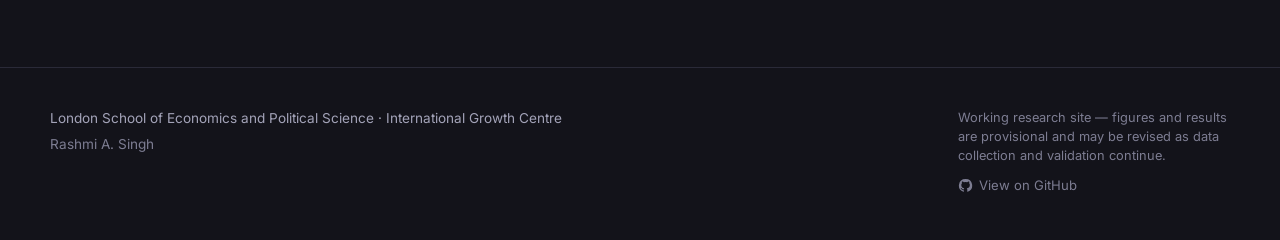
==== commit 02f63e9e: "Update index.html" ====
--- a/index.html
+++ b/index.html
@@ -22,6 +22,7 @@
       <a href="gender.html" class="nav-link">Gender</a>
       <a href="litreview.html" class="nav-link">Lit review</a>
       <a href="methods.html" class="nav-link">Methods</a>
+      <a href="explore.html" class="nav-link">Explore</a>
     </div>
   </nav>
 </header>
@@ -35,7 +36,7 @@
         <p class="eyebrow">DKI Jakarta &middot; 2013&ndash;2019</p>
         <p class="hero-title" aria-hidden="true">GSV-Jakarta</p>
         <p class="hero-subtitle">Mapping Urban Streetscapes and Pedestrian Presence Across 242,439 Panoramas</p>
-        <p class="hero-finding">Female pedestrian presence and street quality are spatially independent across Jakarta&rsquo; 261 kelurahan <span class="hero-finding-stat">(r&nbsp;=&nbsp;0.09)</span></p>
+        <p class="hero-finding">Female pedestrian presence and street quality are spatially independent across Jakarta&rsquo;s 261 kelurahan.</p>
       </div>
       <div class="hero-motif" aria-hidden="true">
         <svg viewBox="0 0 210 226" xmlns="http://www.w3.org/2000/svg">
--- a/style.css
+++ b/style.css
@@ -607,6 +607,36 @@
 }
 .caveat-note svg { width: 17px; height: 17px; flex-shrink: 0; margin-top: 0.15rem; color: var(--text-tertiary); }
 
+/* ---------- Placeholder figures (content pending) ---------- */
+
+.figure-placeholder {
+  border: 1.5px dashed var(--border-strong);
+  border-radius: var(--radius);
+  padding: 2.5rem 1.5rem;
+  text-align: center;
+  margin: 1.5rem 0;
+  background: rgba(255,255,255,0.015);
+}
+
+.figure-placeholder-label {
+  font-family: var(--font-mono);
+  font-size: 0.8rem;
+  color: var(--text-tertiary);
+  margin: 0 0 0.4rem;
+}
+
+.figure-placeholder-path {
+  display: inline-block;
+  font-family: var(--font-mono);
+  font-size: 0.78rem;
+  color: var(--phase-1a);
+  background: var(--surface);
+  border: 1px solid var(--border);
+  border-radius: 4px;
+  padding: 0.3rem 0.7rem;
+  margin-top: 0.3rem;
+}
+
 /* ---------- Figure cards (embedding light-background analysis figures) ---------- */
 
 .figure-card {
@@ -677,6 +707,101 @@
   font-size: 0.8rem;
 }
 .refs-list li em { color: var(--text-primary); font-style: italic; }
+
+/* ---------- Explore page (interactive hex map) ---------- */
+
+.explore-toolbar {
+  border-top: 1px solid var(--border);
+  border-bottom: 1px solid var(--border);
+  background: var(--surface);
+}
+
+.explore-toolbar-inner {
+  max-width: var(--max-width);
+  margin: 0 auto;
+  padding: 0.9rem 2rem;
+  display: flex;
+  align-items: center;
+  gap: 0.9rem;
+  flex-wrap: wrap;
+}
+
+.toolbar-label {
+  font-family: var(--font-mono);
+  font-size: 0.72rem;
+  letter-spacing: 0.06em;
+  text-transform: uppercase;
+  color: var(--text-tertiary);
+  margin-right: 0.2rem;
+}
+
+.phase-pill {
+  display: inline-flex;
+  align-items: center;
+  gap: 0.45rem;
+  padding: 0.35rem 0.85rem;
+  border-radius: 999px;
+  border: 1px solid var(--border-strong);
+  background: var(--bg);
+  font-family: var(--font-mono);
+  font-size: 0.78rem;
+  color: var(--text-secondary);
+  cursor: pointer;
+  user-select: none;
+  transition: opacity 0.15s ease, border-color 0.15s ease;
+}
+
+.phase-pill:hover { border-color: var(--phase-1a); }
+.phase-pill.off { opacity: 0.32; }
+.phase-pill .dot { width: 9px; height: 9px; border-radius: 50%; flex-shrink: 0; }
+
+.explore-stats {
+  margin-left: auto;
+  font-family: var(--font-mono);
+  font-size: 0.78rem;
+  color: var(--text-tertiary);
+  white-space: nowrap;
+}
+
+.map-wrap { position: relative; }
+
+#hexmap {
+  height: 70vh;
+  min-height: 460px;
+  width: 100%;
+  background: var(--bg);
+}
+
+.map-loading {
+  position: absolute;
+  inset: 0;
+  display: flex;
+  align-items: center;
+  justify-content: center;
+  font-family: var(--font-mono);
+  font-size: 0.85rem;
+  color: var(--text-tertiary);
+  background: var(--bg);
+  z-index: 500;
+  transition: opacity 0.25s ease;
+}
+
+/* Leaflet dark-theme overrides */
+.leaflet-container { background: var(--bg); font-family: var(--font-body); }
+.leaflet-popup-content-wrapper { background: var(--surface); color: var(--text-primary); border: 1px solid var(--border-strong); border-radius: var(--radius-sm); }
+.leaflet-popup-content { font-size: 0.82rem; line-height: 1.6; margin: 0.7rem 0.9rem; }
+.leaflet-popup-content b { color: var(--phase-1a); font-family: var(--font-mono); }
+.leaflet-popup-tip { background: var(--surface); }
+.leaflet-control-zoom a { background: var(--surface) !important; color: var(--text-primary) !important; border-color: var(--border) !important; }
+.leaflet-control-zoom a:hover { background: var(--surface-hover) !important; }
+.leaflet-control-attribution { background: rgba(19,19,26,0.85) !important; color: var(--text-tertiary) !important; }
+.leaflet-control-attribution a { color: var(--text-secondary) !important; }
+
+@media (max-width: 640px) {
+  .explore-toolbar-inner { padding: 0.8rem 1.25rem; }
+  .explore-stats { margin-left: 0; flex-basis: 100%; }
+  #hexmap { height: 60vh; min-height: 380px; }
+}
 
 /* ---------- Accessibility ---------- */
 
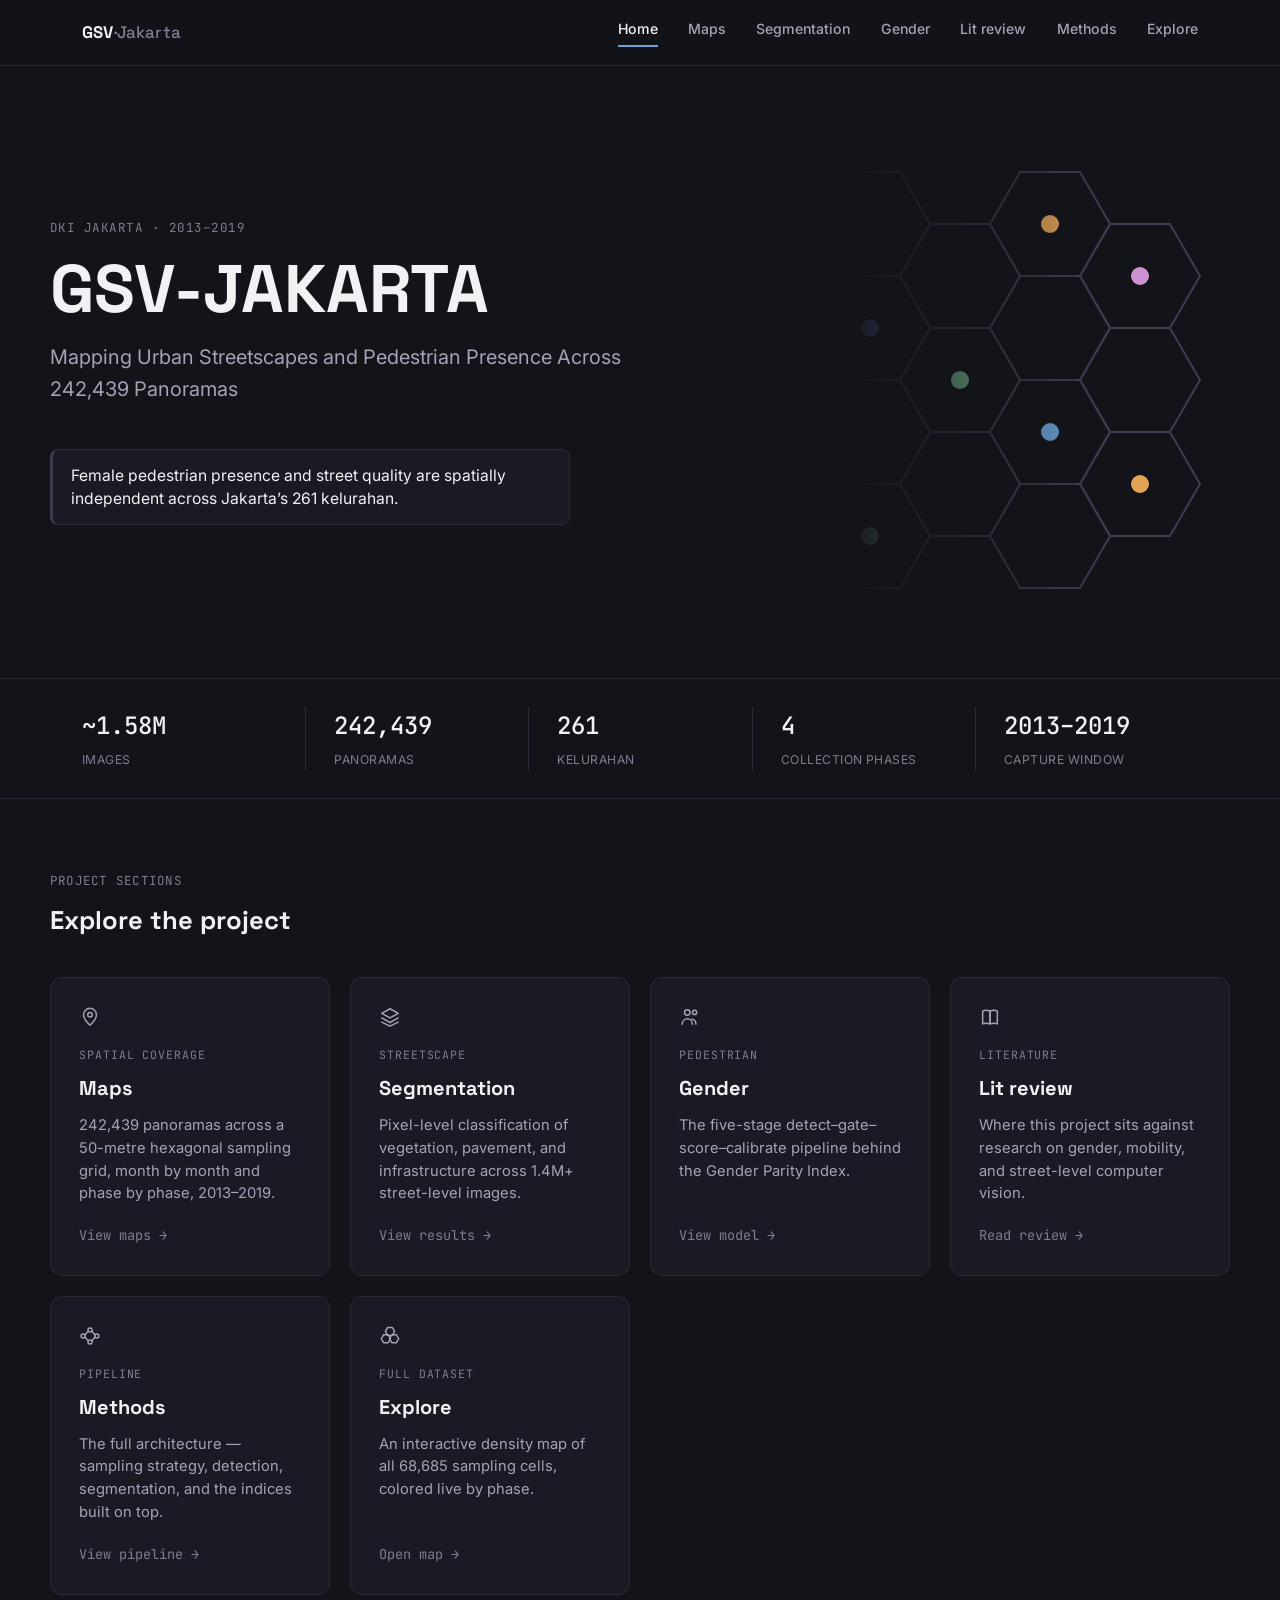
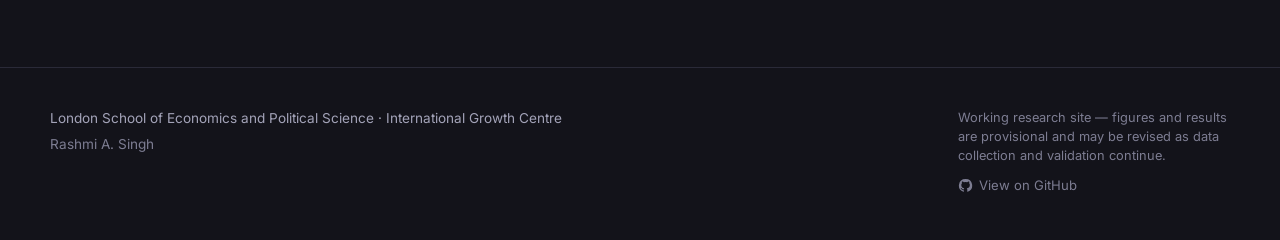
==== commit 3ba0e6e5: "Update index.html" ====
--- a/index.html
+++ b/index.html
@@ -71,7 +71,7 @@
   <section class="stats-bar">
     <h2 class="sr-only">Dataset at a glance</h2>
     <div class="stats-inner">
-      <div class="stat"><span class="stat-value">1,436,461</span><span class="stat-label">images</span></div>
+      <div class="stat"><span class="stat-value">~1.58M</span><span class="stat-label">images</span></div>
       <div class="stat"><span class="stat-value">242,439</span><span class="stat-label">panoramas</span></div>
       <div class="stat"><span class="stat-value">261</span><span class="stat-label">kelurahan</span></div>
       <div class="stat"><span class="stat-value">4</span><span class="stat-label">collection phases</span></div>
@@ -118,7 +118,7 @@
         </svg>
         <p class="card-eyebrow">Pedestrian</p>
         <h3 class="card-title">Gender</h3>
-        <p class="card-desc">The three-stage detection-to-classification pipeline behind the Gender Parity Index.</p>
+        <p class="card-desc">The five-stage detect&ndash;gate&ndash;score&ndash;calibrate pipeline behind the Gender Parity Index.</p>
         <span class="card-arrow">View model &rarr;</span>
       </a>
 
@@ -147,6 +147,18 @@
         <span class="card-arrow">View pipeline &rarr;</span>
       </a>
 
+      <a href="explore.html" class="card">
+        <svg class="card-icon" viewBox="0 0 24 24" fill="none" stroke="currentColor" stroke-width="1.6" stroke-linecap="round" stroke-linejoin="round" aria-hidden="true">
+          <polygon points="7,7 9.5,2.67 14.5,2.67 17,7 14.5,11.33 9.5,11.33"/>
+          <polygon points="2.5,15 5,10.67 10,10.67 12.5,15 10,19.33 5,19.33"/>
+          <polygon points="11.5,15 14,10.67 19,10.67 21.5,15 19,19.33 14,19.33"/>
+        </svg>
+        <p class="card-eyebrow">Full dataset</p>
+        <h3 class="card-title">Explore</h3>
+        <p class="card-desc">An interactive density map of all 68,685 sampling cells, colored live by phase.</p>
+        <span class="card-arrow">Open map &rarr;</span>
+      </a>
+
     </div>
   </section>
 
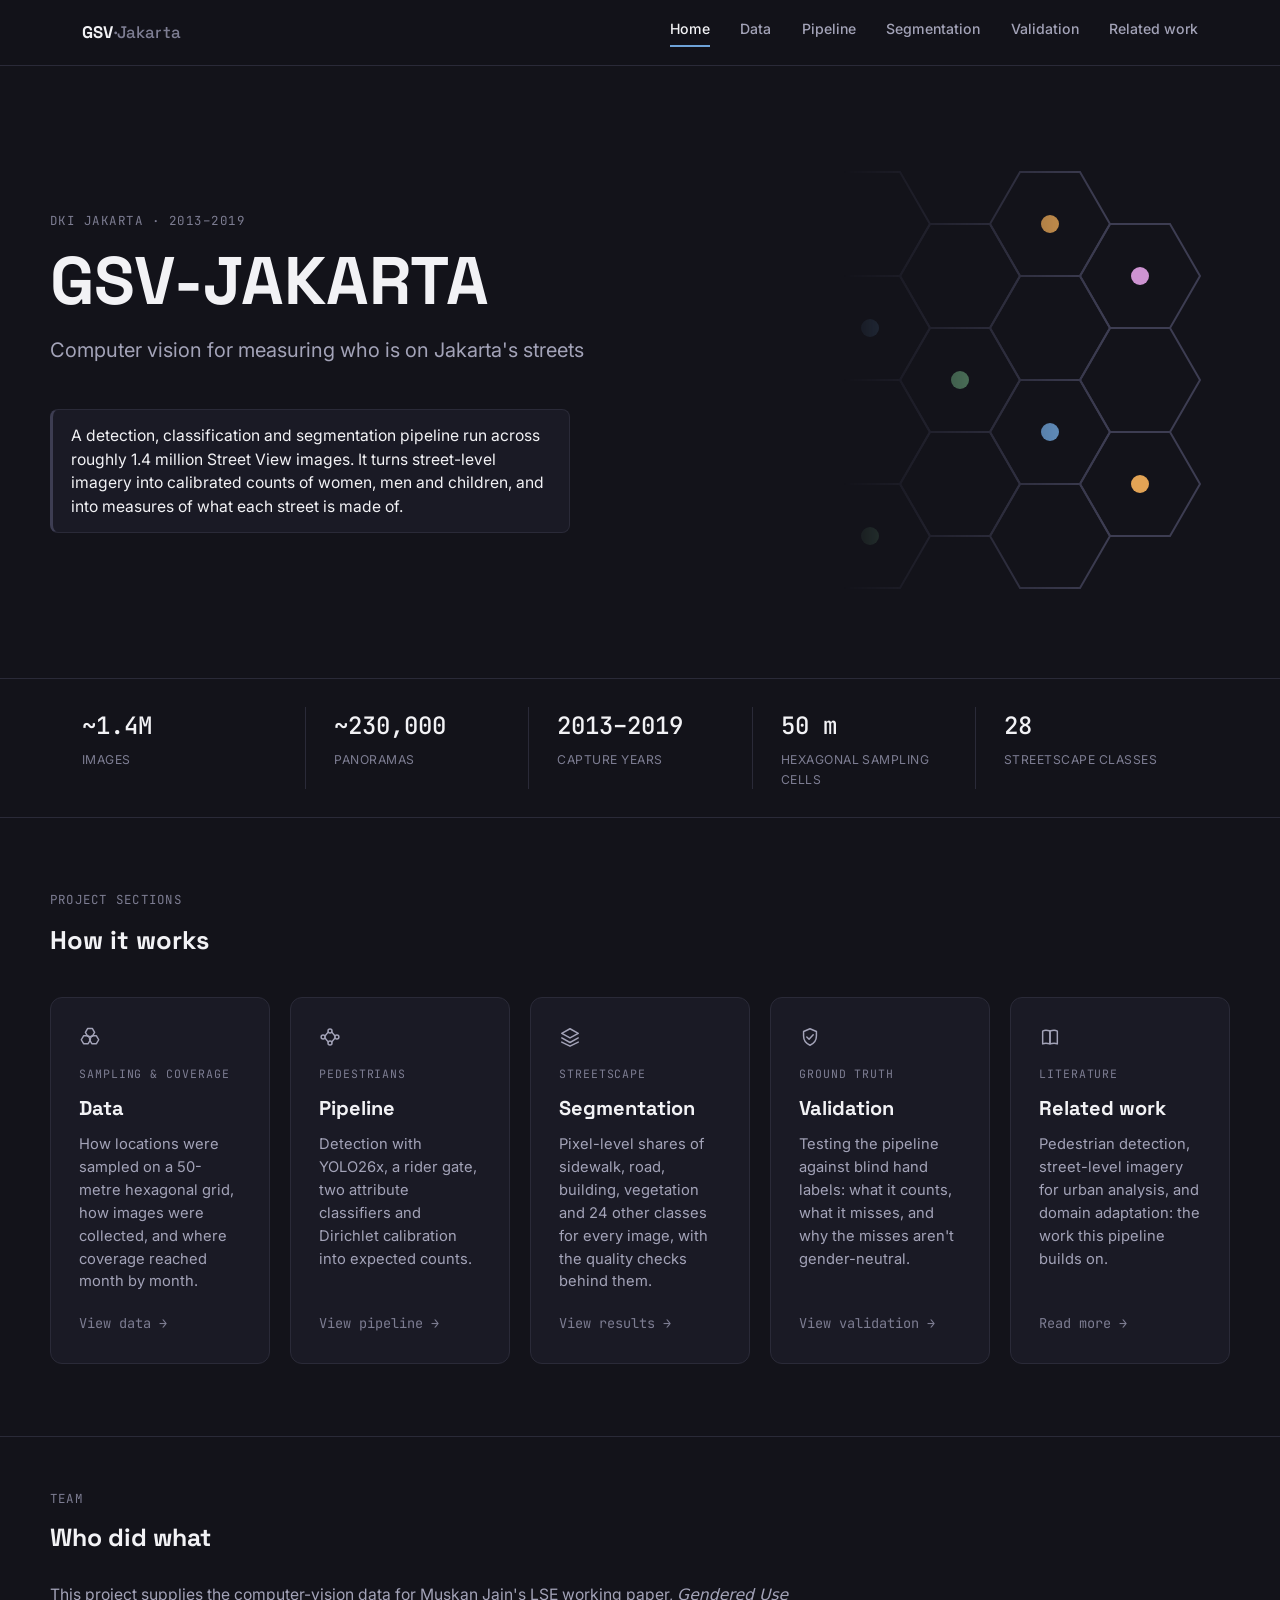
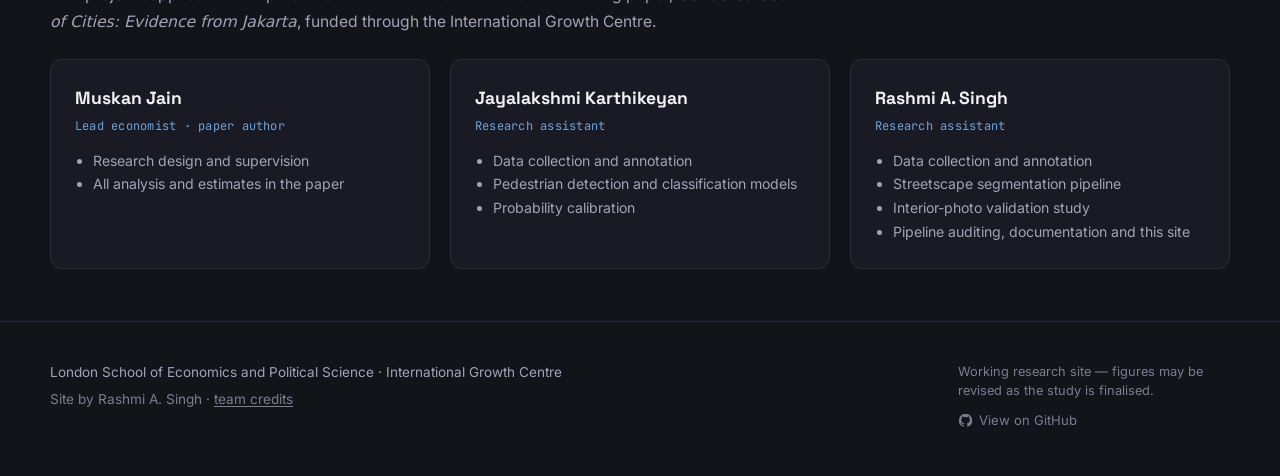
==== commit f53a7f6d: "Add files via upload" ====
--- a/index.html
+++ b/index.html
@@ -3,12 +3,53 @@
 <head>
 <meta charset="UTF-8">
 <meta name="viewport" content="width=device-width, initial-scale=1.0">
-<title>GSV-Jakarta — Mapping Urban Streetscapes and Pedestrian Presence</title>
-<meta name="description" content="Mapping urban streetscapes and pedestrian presence across 242,439 Google Street View panoramas in Jakarta, Indonesia. An LSE / IGC research project.">
+<title>GSV-Jakarta — Computer vision for Jakarta's streets</title>
+<meta name="description" content="A computer-vision pipeline that detects and classifies people and segments the streetscape across ~1.4M Street View images of Jakarta, built for an LSE study of how women and men use public space.">
 <link rel="preconnect" href="https://fonts.googleapis.com">
 <link rel="preconnect" href="https://fonts.gstatic.com" crossorigin>
 <link href="https://fonts.googleapis.com/css2?family=Space+Grotesk:wght@500;700&family=Inter:wght@400;500;600&family=JetBrains+Mono:wght@400;500&display=swap" rel="stylesheet">
 <link rel="stylesheet" href="style.css">
+<style>
+  /* Shared additions (kept in-page so style.css doesn't need replacing) */
+  .inline-link { text-decoration: underline; text-underline-offset: 2px; }
+  .prose a, .caveat-note a, .credit-line a { text-decoration: underline; text-underline-offset: 2px; color: var(--text-primary); }
+  .figure-card { background: var(--surface); }
+  .diagram-wrap.wide svg { min-width: 880px; }
+  .scroll-hint { display: none; font-family: var(--font-mono); font-size: 0.72rem; color: var(--text-tertiary); margin: 0 0 0.5rem; }
+  @media (max-width: 900px) { .scroll-hint { display: block; } }
+  .dg-box { fill: var(--surface); stroke: var(--border-strong); stroke-width: 1; }
+  .dg-box-a { fill: var(--surface); stroke: var(--phase-1a); stroke-width: 1.4; }
+  .dg-box-b { fill: var(--surface); stroke: var(--phase-2); stroke-width: 1.4; }
+  .dg-box-out { fill: rgba(111,163,216,0.08); stroke: var(--phase-1a); stroke-width: 1.4; }
+  .dg-num { fill: var(--phase-1a); font-family: var(--font-mono); font-size: 11px; font-weight: 500; }
+  .dg-num-b { fill: var(--phase-2); font-family: var(--font-mono); font-size: 11px; font-weight: 500; }
+  .dg-title { fill: var(--text-primary); font-family: var(--font-body); font-size: 14px; font-weight: 600; }
+  .dg-sub { fill: var(--text-secondary); font-family: var(--font-mono); font-size: 11px; }
+  .dg-note { fill: var(--text-tertiary); font-family: var(--font-mono); font-size: 10.5px; }
+  .dg-track { fill: var(--text-tertiary); font-family: var(--font-mono); font-size: 11px; letter-spacing: 0.08em; }
+  .dg-line { stroke: var(--border-strong); stroke-width: 1.5; fill: none; }
+  .dg-drop { stroke: var(--text-tertiary); stroke-width: 1; stroke-dasharray: 3 3; fill: none; }
+  .dg-w { fill: var(--phase-3); }
+  .dg-m { fill: var(--phase-1a); }
+  .dg-c { fill: var(--phase-1b); }
+  .dg-x { fill: var(--text-tertiary); }
+  .diagram-caption { font-size: 0.85rem; color: var(--text-secondary); line-height: 1.55; max-width: 74ch; margin: 0.6rem 0 0; }
+  .credit-line { font-size: 0.85rem; color: var(--text-tertiary); max-width: 74ch; line-height: 1.6; margin: 1.25rem 0 0; }
+  .formula-box { max-width: 74ch; }
+  .walk-grid { display: grid; grid-template-columns: repeat(auto-fit, minmax(240px, 1fr)); gap: 1rem; margin: 1.5rem 0 0.5rem; }
+  .walk-card { background: var(--surface); border: 1px solid var(--border); border-radius: var(--radius); padding: 0.9rem; margin: 0; }
+  .walk-card svg { width: 100%; height: auto; border-radius: 6px; }
+  .walk-step { font-family: var(--font-mono); font-size: 0.72rem; color: var(--phase-1a); letter-spacing: 0.08em; text-transform: uppercase; margin: 0.75rem 0 0.25rem; }
+  .walk-text { font-size: 0.84rem; color: var(--text-secondary); line-height: 1.5; margin: 0; }
+  .tag-illustrative { display: inline-block; font-family: var(--font-mono); font-size: 0.7rem; color: var(--text-tertiary); border: 1px solid var(--border-strong); border-radius: 4px; padding: 0.15rem 0.5rem; letter-spacing: 0.04em; }
+  .team-grid { display: grid; grid-template-columns: repeat(auto-fit, minmax(260px, 1fr)); gap: 1.25rem; margin-top: 1.5rem; }
+  .team-card { background: var(--surface); border: 1px solid var(--border); border-radius: var(--radius); padding: 1.5rem; }
+  .team-card h3 { font-family: var(--font-display); font-weight: 700; font-size: 1.1rem; margin: 0 0 0.25rem; }
+  .team-role { font-family: var(--font-mono); font-size: 0.75rem; color: var(--phase-1a); margin: 0 0 0.8rem; letter-spacing: 0.02em; }
+  .team-card ul { margin: 0; padding-left: 1.1rem; font-size: 0.88rem; color: var(--text-secondary); line-height: 1.7; }
+  .lesson-grid { display: grid; grid-template-columns: repeat(auto-fit, minmax(300px, 1fr)); gap: 1.25rem; margin: 1.5rem 0; }
+
+</style>
 </head>
 <body>
 
@@ -17,26 +58,24 @@
     <a href="index.html" class="nav-logo">GSV<span>·Jakarta</span></a>
     <div class="nav-links">
       <a href="index.html" class="nav-link active">Home</a>
-      <a href="maps.html" class="nav-link">Maps</a>
+      <a href="data.html" class="nav-link">Data</a>
+      <a href="pipeline.html" class="nav-link">Pipeline</a>
       <a href="segmentation.html" class="nav-link">Segmentation</a>
-      <a href="gender.html" class="nav-link">Gender</a>
-      <a href="litreview.html" class="nav-link">Lit review</a>
-      <a href="methods.html" class="nav-link">Methods</a>
-      <a href="explore.html" class="nav-link">Explore</a>
+      <a href="validation.html" class="nav-link">Validation</a>
+      <a href="litreview.html" class="nav-link">Related work</a>
     </div>
   </nav>
 </header>
 
 <main>
-
   <section class="hero">
     <div class="hero-inner">
       <div class="hero-content">
         <h1 class="sr-only">GSV-Jakarta</h1>
         <p class="eyebrow">DKI Jakarta &middot; 2013&ndash;2019</p>
         <p class="hero-title" aria-hidden="true">GSV-Jakarta</p>
-        <p class="hero-subtitle">Mapping Urban Streetscapes and Pedestrian Presence Across 242,439 Panoramas</p>
-        <p class="hero-finding">Female pedestrian presence and street quality are spatially independent across Jakarta&rsquo;s 261 kelurahan.</p>
+        <p class="hero-subtitle">Computer vision for measuring who is on Jakarta's streets</p>
+        <p class="hero-finding">A detection, classification and segmentation pipeline run across roughly 1.4 million Street View images. It turns street-level imagery into calibrated counts of women, men and children, and into measures of what each street is made of.</p>
       </div>
       <div class="hero-motif" aria-hidden="true">
         <svg viewBox="0 0 210 226" xmlns="http://www.w3.org/2000/svg">
@@ -71,69 +110,35 @@
   <section class="stats-bar">
     <h2 class="sr-only">Dataset at a glance</h2>
     <div class="stats-inner">
-      <div class="stat"><span class="stat-value">~1.58M</span><span class="stat-label">images</span></div>
-      <div class="stat"><span class="stat-value">242,439</span><span class="stat-label">panoramas</span></div>
-      <div class="stat"><span class="stat-value">261</span><span class="stat-label">kelurahan</span></div>
-      <div class="stat"><span class="stat-value">4</span><span class="stat-label">collection phases</span></div>
-      <div class="stat"><span class="stat-value">2013&ndash;2019</span><span class="stat-label">capture window</span></div>
+      <div class="stat"><span class="stat-value">~1.4M</span><span class="stat-label">images</span></div>
+      <div class="stat"><span class="stat-value">~230,000</span><span class="stat-label">panoramas</span></div>
+      <div class="stat"><span class="stat-value">2013&ndash;2019</span><span class="stat-label">capture years</span></div>
+      <div class="stat"><span class="stat-value">50 m</span><span class="stat-label">hexagonal sampling cells</span></div>
+      <div class="stat"><span class="stat-value">28</span><span class="stat-label">streetscape classes</span></div>
     </div>
   </section>
 
   <section class="card-grid-section">
+    <style>.card-grid { grid-template-columns: repeat(auto-fit, minmax(200px, 1fr)); }</style>
     <div class="section-intro">
       <p class="section-label">Project sections</p>
-      <h2 class="section-heading">Explore the project</h2>
+      <h2 class="section-heading">How it works</h2>
     </div>
     <div class="card-grid">
 
-      <a href="maps.html" class="card">
-        <svg class="card-icon" viewBox="0 0 24 24" fill="none" stroke="currentColor" stroke-width="1.6" stroke-linecap="round" stroke-linejoin="round" aria-hidden="true">
-          <path d="M12 21s-7-6.5-7-11.5a7 7 0 0 1 14 0C19 14.5 12 21 12 21z"/>
-          <circle cx="12" cy="9.5" r="2.5"/>
-        </svg>
-        <p class="card-eyebrow">Spatial coverage</p>
-        <h3 class="card-title">Maps</h3>
-        <p class="card-desc">242,439 panoramas across a 50-metre hexagonal sampling grid, month by month and phase by phase, 2013&ndash;2019.</p>
-        <span class="card-arrow">View maps &rarr;</span>
-      </a>
-
-      <a href="segmentation.html" class="card">
-        <svg class="card-icon" viewBox="0 0 24 24" fill="none" stroke="currentColor" stroke-width="1.6" stroke-linecap="round" stroke-linejoin="round" aria-hidden="true">
-          <polygon points="12,3 21,8 12,13 3,8"/>
-          <polyline points="3,13 12,18 21,13"/>
-          <polyline points="3,17.5 12,22 21,17.5"/>
-        </svg>
-        <p class="card-eyebrow">Streetscape</p>
-        <h3 class="card-title">Segmentation</h3>
-        <p class="card-desc">Pixel-level classification of vegetation, pavement, and infrastructure across 1.4M+ street-level images.</p>
-        <span class="card-arrow">View results &rarr;</span>
-      </a>
-
-      <a href="gender.html" class="card">
-        <svg class="card-icon" viewBox="0 0 24 24" fill="none" stroke="currentColor" stroke-width="1.6" stroke-linecap="round" stroke-linejoin="round" aria-hidden="true">
-          <circle cx="9" cy="7" r="3"/>
-          <path d="M3.5 20c0-3.5 2.5-6 5.5-6s5.5 2.5 5.5 6"/>
-          <circle cx="17" cy="7" r="2.3"/>
-          <path d="M13.8 14.3c2.6.3 4.7 2.5 4.7 5.7"/>
-        </svg>
-        <p class="card-eyebrow">Pedestrian</p>
-        <h3 class="card-title">Gender</h3>
-        <p class="card-desc">The five-stage detect&ndash;gate&ndash;score&ndash;calibrate pipeline behind the Gender Parity Index.</p>
-        <span class="card-arrow">View model &rarr;</span>
-      </a>
-
-      <a href="litreview.html" class="card">
-        <svg class="card-icon" viewBox="0 0 24 24" fill="none" stroke="currentColor" stroke-width="1.6" stroke-linecap="round" stroke-linejoin="round" aria-hidden="true">
-          <path d="M4 5.5c2-1 5-1 8 0v14c-3-1-6-1-8 0z"/>
-          <path d="M20 5.5c-2-1-5-1-8 0v14c3-1 6-1 8 0z"/>
-        </svg>
-        <p class="card-eyebrow">Literature</p>
-        <h3 class="card-title">Lit review</h3>
-        <p class="card-desc">Where this project sits against research on gender, mobility, and street-level computer vision.</p>
-        <span class="card-arrow">Read review &rarr;</span>
-      </a>
-
-      <a href="methods.html" class="card">
+      <a href="data.html" class="card">
+        <svg class="card-icon" viewBox="0 0 24 24" fill="none" stroke="currentColor" stroke-width="1.6" stroke-linecap="round" stroke-linejoin="round" aria-hidden="true">
+          <polygon points="7,7 9.5,2.67 14.5,2.67 17,7 14.5,11.33 9.5,11.33"/>
+          <polygon points="2.5,15 5,10.67 10,10.67 12.5,15 10,19.33 5,19.33"/>
+          <polygon points="11.5,15 14,10.67 19,10.67 21.5,15 19,19.33 14,19.33"/>
+        </svg>
+        <p class="card-eyebrow">Sampling &amp; coverage</p>
+        <h3 class="card-title">Data</h3>
+        <p class="card-desc">How locations were sampled on a 50-metre hexagonal grid, how images were collected, and where coverage reached month by month.</p>
+        <span class="card-arrow">View data &rarr;</span>
+      </a>
+
+      <a href="pipeline.html" class="card">
         <svg class="card-icon" viewBox="0 0 24 24" fill="none" stroke="currentColor" stroke-width="1.6" stroke-linecap="round" stroke-linejoin="round" aria-hidden="true">
           <circle cx="4.5" cy="12" r="2.2"/>
           <circle cx="12" cy="5.5" r="2.2"/>
@@ -141,24 +146,85 @@
           <circle cx="19.5" cy="12" r="2.2"/>
           <path d="M6.5 11 10 6.7M6.5 13 10 17.3M14 6.7 17.5 11M14 17.3 17.5 13"/>
         </svg>
-        <p class="card-eyebrow">Pipeline</p>
-        <h3 class="card-title">Methods</h3>
-        <p class="card-desc">The full architecture &mdash; sampling strategy, detection, segmentation, and the indices built on top.</p>
+        <p class="card-eyebrow">Pedestrians</p>
+        <h3 class="card-title">Pipeline</h3>
+        <p class="card-desc">Detection with YOLO26x, a rider gate, two attribute classifiers and Dirichlet calibration into expected counts.</p>
         <span class="card-arrow">View pipeline &rarr;</span>
       </a>
 
-      <a href="explore.html" class="card">
-        <svg class="card-icon" viewBox="0 0 24 24" fill="none" stroke="currentColor" stroke-width="1.6" stroke-linecap="round" stroke-linejoin="round" aria-hidden="true">
-          <polygon points="7,7 9.5,2.67 14.5,2.67 17,7 14.5,11.33 9.5,11.33"/>
-          <polygon points="2.5,15 5,10.67 10,10.67 12.5,15 10,19.33 5,19.33"/>
-          <polygon points="11.5,15 14,10.67 19,10.67 21.5,15 19,19.33 14,19.33"/>
-        </svg>
-        <p class="card-eyebrow">Full dataset</p>
-        <h3 class="card-title">Explore</h3>
-        <p class="card-desc">An interactive density map of all 68,685 sampling cells, colored live by phase.</p>
-        <span class="card-arrow">Open map &rarr;</span>
-      </a>
-
+      <a href="segmentation.html" class="card">
+        <svg class="card-icon" viewBox="0 0 24 24" fill="none" stroke="currentColor" stroke-width="1.6" stroke-linecap="round" stroke-linejoin="round" aria-hidden="true">
+          <polygon points="12,3 21,8 12,13 3,8"/>
+          <polyline points="3,13 12,18 21,13"/>
+          <polyline points="3,17.5 12,22 21,17.5"/>
+        </svg>
+        <p class="card-eyebrow">Streetscape</p>
+        <h3 class="card-title">Segmentation</h3>
+        <p class="card-desc">Pixel-level shares of sidewalk, road, building, vegetation and 24 other classes for every image, with the quality checks behind them.</p>
+        <span class="card-arrow">View results &rarr;</span>
+      </a>
+
+      <a href="validation.html" class="card">
+        <svg class="card-icon" viewBox="0 0 24 24" fill="none" stroke="currentColor" stroke-width="1.6" stroke-linecap="round" stroke-linejoin="round" aria-hidden="true">
+          <path d="M12 3l7 3v5c0 4.5-3 8.3-7 10-4-1.7-7-5.5-7-10V6z"/>
+          <path d="M8.5 12l2.5 2.5 4.5-5"/>
+        </svg>
+        <p class="card-eyebrow">Ground truth</p>
+        <h3 class="card-title">Validation</h3>
+        <p class="card-desc">Testing the pipeline against blind hand labels: what it counts, what it misses, and why the misses aren't gender-neutral.</p>
+        <span class="card-arrow">View validation &rarr;</span>
+      </a>
+
+      <a href="litreview.html" class="card">
+        <svg class="card-icon" viewBox="0 0 24 24" fill="none" stroke="currentColor" stroke-width="1.6" stroke-linecap="round" stroke-linejoin="round" aria-hidden="true">
+          <path d="M4 5.5c2-1 5-1 8 0v14c-3-1-6-1-8 0z"/>
+          <path d="M20 5.5c-2-1-5-1-8 0v14c3-1 6-1 8 0z"/>
+        </svg>
+        <p class="card-eyebrow">Literature</p>
+        <h3 class="card-title">Related work</h3>
+        <p class="card-desc">Pedestrian detection, street-level imagery for urban analysis, and domain adaptation: the work this pipeline builds on.</p>
+        <span class="card-arrow">Read more &rarr;</span>
+      </a>
+
+    </div>
+  </section>
+
+  <section class="content-section" id="team">
+    <div class="content-inner">
+      <p class="section-label">Team</p>
+      <h2>Who did what</h2>
+      <div class="prose">
+        <p>This project supplies the computer-vision data for Muskan Jain's LSE working paper, <em>Gendered Use of Cities: Evidence from Jakarta</em>, funded through the International Growth Centre.</p>
+      </div>
+      <div class="team-grid">
+        <div class="team-card">
+          <h3>Muskan Jain</h3>
+          <p class="team-role">Lead economist &middot; paper author</p>
+          <ul>
+            <li>Research design and supervision</li>
+            <li>All analysis and estimates in the paper</li>
+          </ul>
+        </div>
+        <div class="team-card">
+          <h3>Jayalakshmi Karthikeyan</h3>
+          <p class="team-role">Research assistant</p>
+          <ul>
+            <li>Data collection and annotation</li>
+            <li>Pedestrian detection and classification models</li>
+            <li>Probability calibration</li>
+          </ul>
+        </div>
+        <div class="team-card">
+          <h3>Rashmi A. Singh</h3>
+          <p class="team-role">Research assistant</p>
+          <ul>
+            <li>Data collection and annotation</li>
+            <li>Streetscape segmentation pipeline</li>
+            <li>Interior-photo validation study</li>
+            <li>Pipeline auditing, documentation and this site</li>
+          </ul>
+        </div>
+      </div>
     </div>
   </section>
 
@@ -168,10 +234,10 @@
   <div class="footer-inner">
     <div>
       <p class="footer-affiliation">London School of Economics and Political Science &middot; International Growth Centre</p>
-      <p class="footer-name">Rashmi A. Singh</p>
+      <p class="footer-name">Site by Rashmi A. Singh &middot; <a href="index.html#team" class="inline-link">team credits</a></p>
     </div>
     <div>
-      <p class="footer-note">Working research site &mdash; figures and results are provisional and may be revised as data collection and validation continue.</p>
+      <p class="footer-note">Working research site &mdash; figures may be revised as the study is finalised.</p>
       <a href="https://github.com/rashmi-a-singh/gsv-jakarta" class="footer-github">
         <svg viewBox="0 0 24 24" fill="currentColor" aria-hidden="true"><path d="M12 1.5a10.5 10.5 0 0 0-3.32 20.47c.53.1.72-.23.72-.51v-1.98c-2.94.64-3.56-1.28-3.56-1.28-.48-1.22-1.18-1.55-1.18-1.55-.96-.66.07-.65.07-.65 1.07.08 1.63 1.1 1.63 1.1.94 1.62 2.47 1.15 3.08.88.1-.68.37-1.15.67-1.42-2.35-.27-4.82-1.17-4.82-5.23 0-1.16.41-2.1 1.1-2.84-.11-.27-.48-1.36.1-2.83 0 0 .9-.29 2.95 1.08a10.2 10.2 0 0 1 5.37 0c2.04-1.37 2.94-1.08 2.94-1.08.59 1.47.22 2.56.11 2.83.68.74 1.1 1.68 1.1 2.84 0 4.07-2.48 4.96-4.84 5.22.38.33.72.97.72 1.96v2.9c0 .28.19.62.73.51A10.5 10.5 0 0 0 12 1.5z"/></svg>
         View on GitHub
